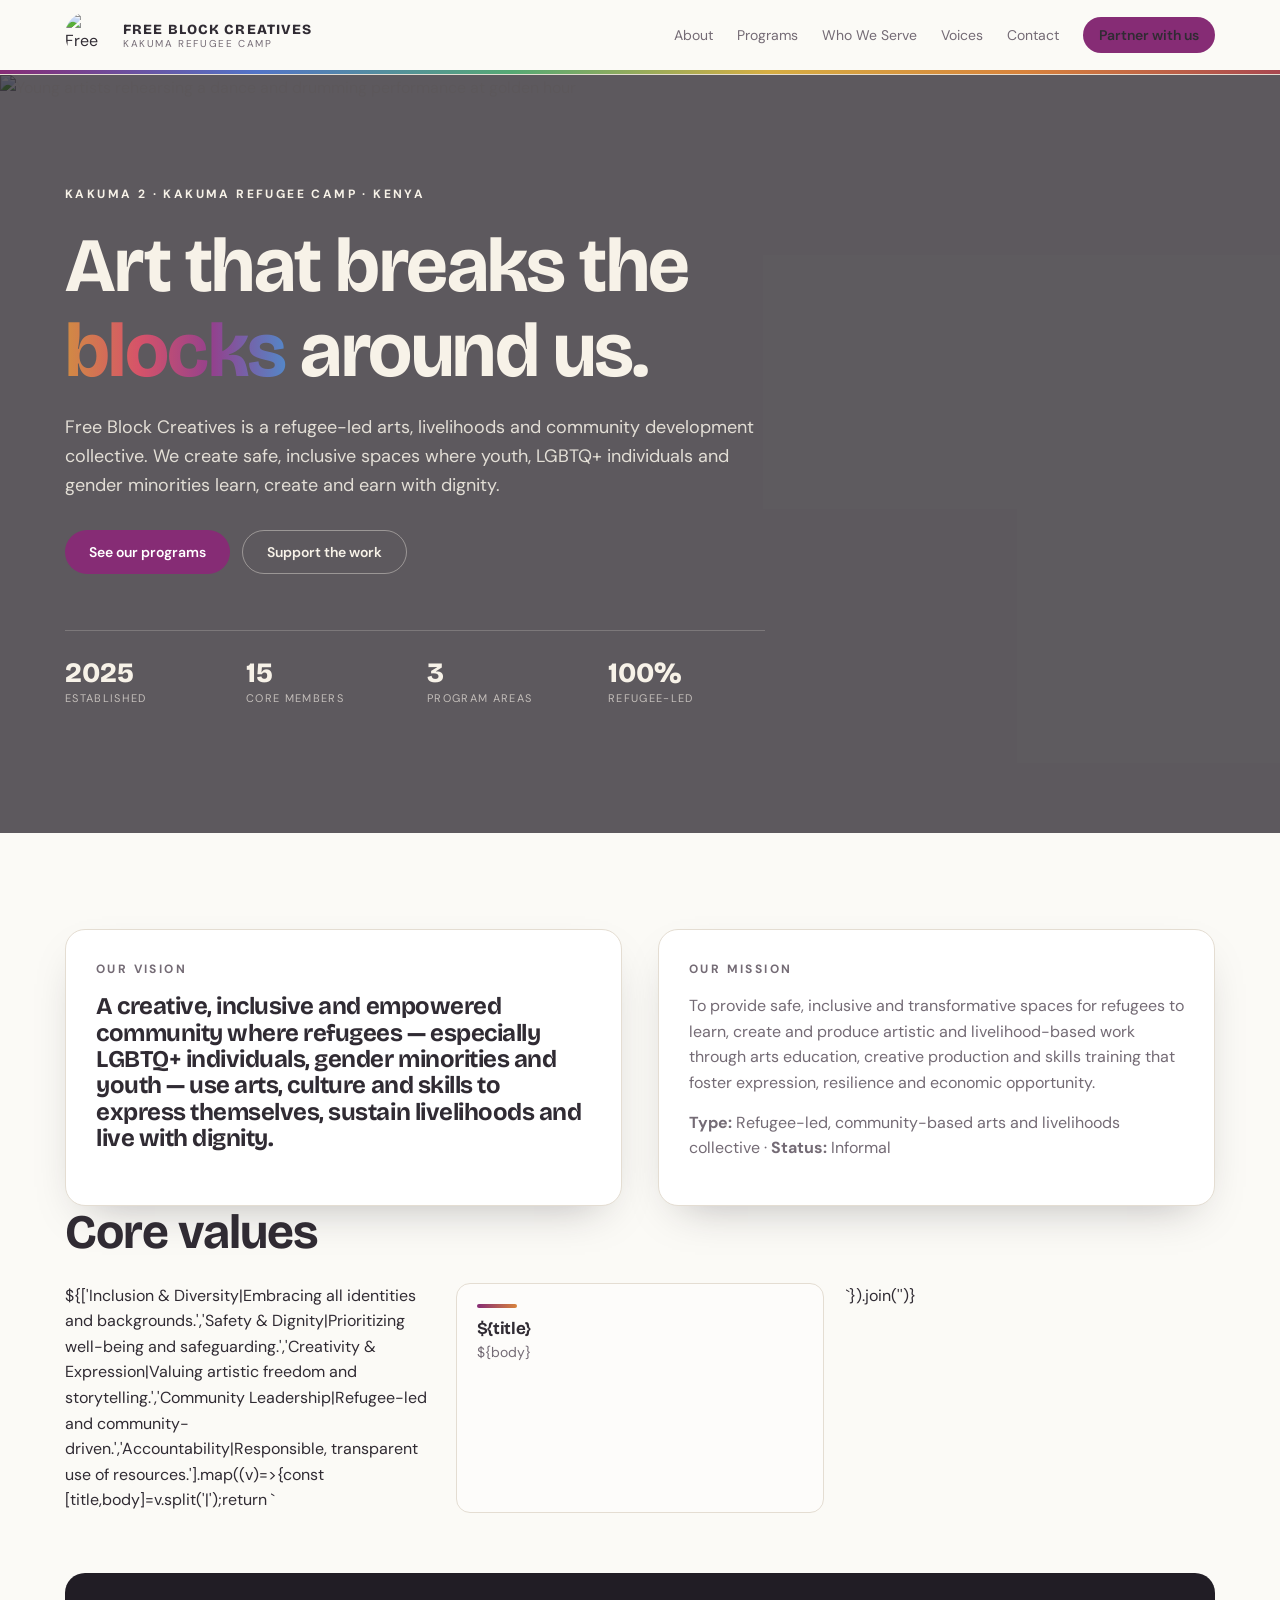
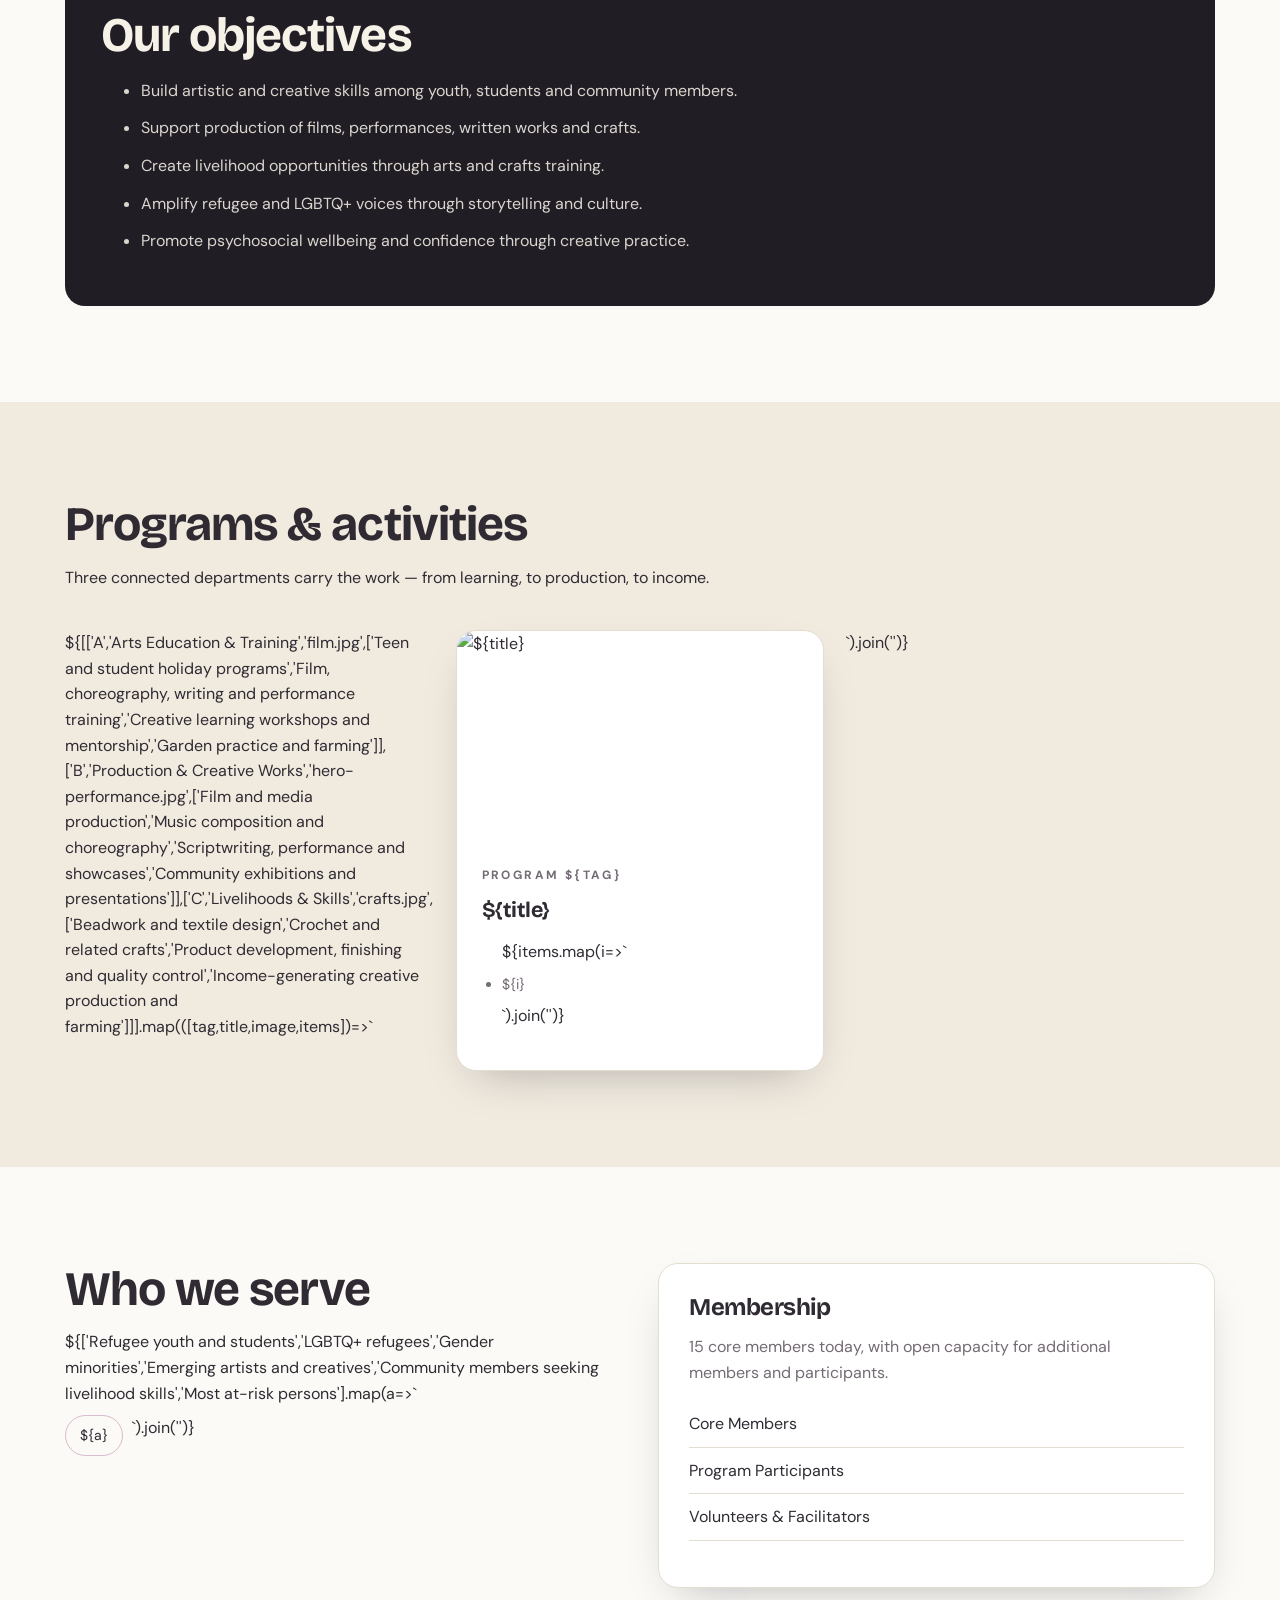
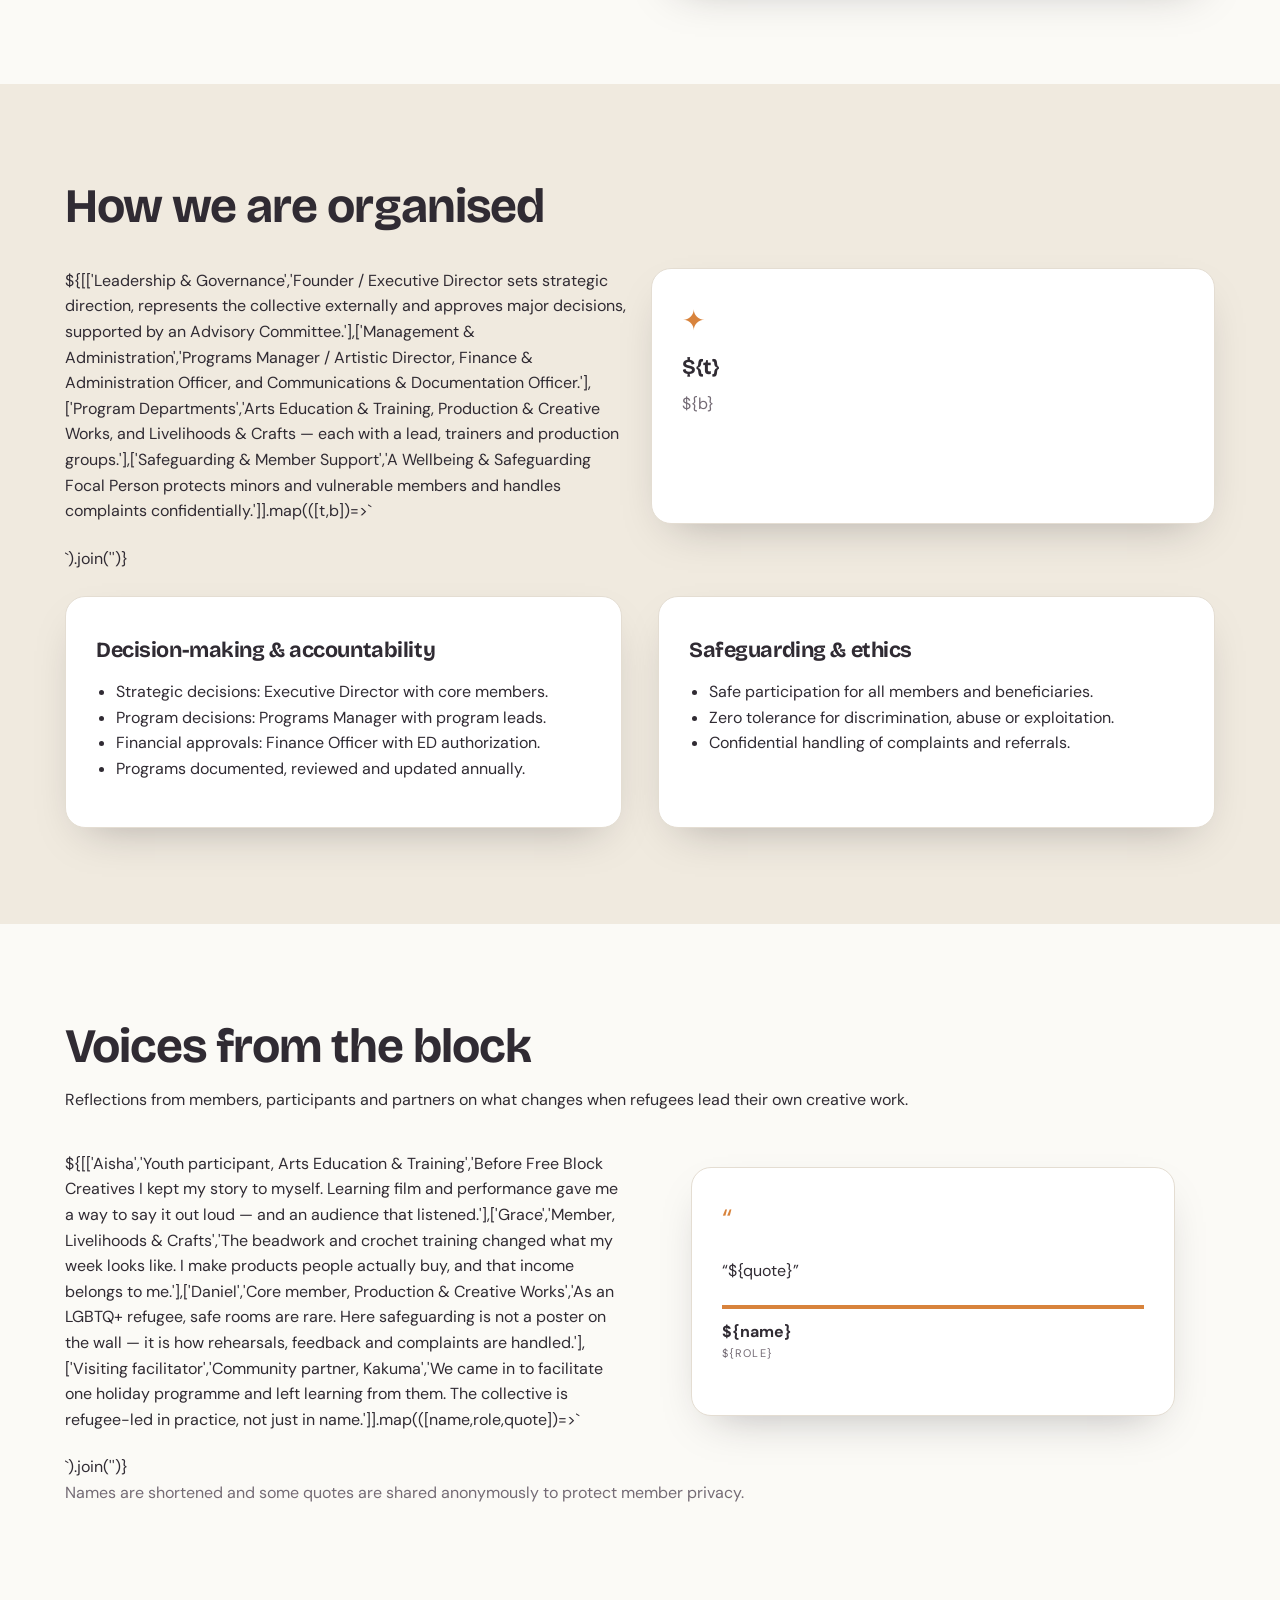
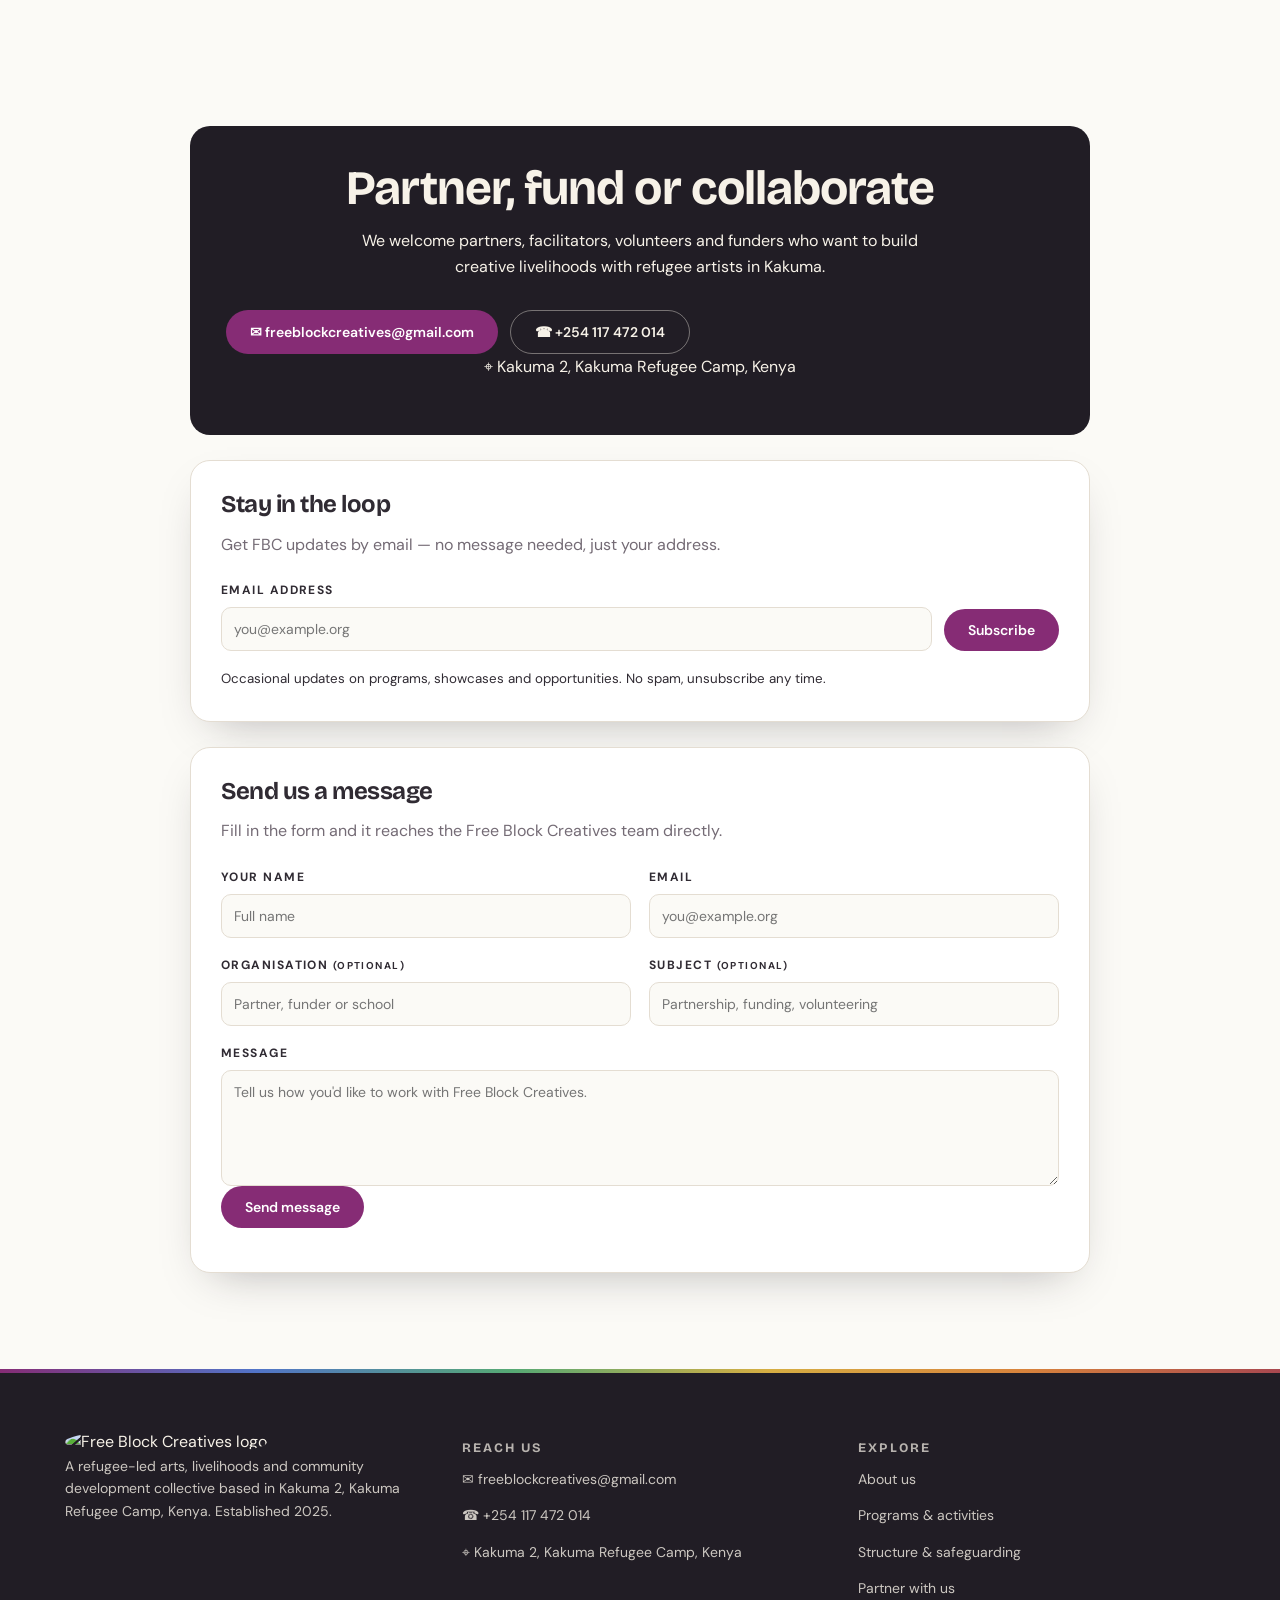
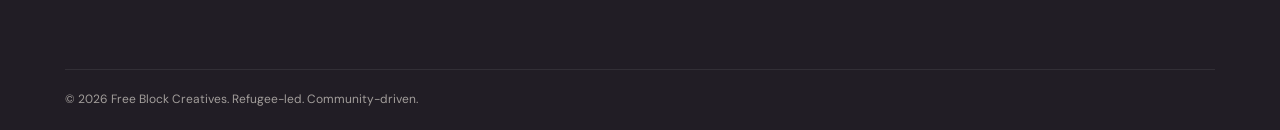
==== index.html @ 80c4ac2e "refactor: switch to static site, remove Lovable dependencies Co-authored-by: DivineJay-254 <21667120" ====
<!doctype html>
<html lang="en">
  <head>
    <meta charset="UTF-8" />
    <meta name="viewport" content="width=device-width, initial-scale=1" />
    <meta name="theme-color" content="#211d25" />
    <meta name="description" content="Free Block Creatives is a refugee-led arts, livelihoods and community development collective in Kakuma Refugee Camp, Kenya." />
    <title>Free Block Creatives | Refugee-Led Arts in Kakuma</title>
    <link rel="icon" href="/favicon.png" />
    <link rel="preconnect" href="https://fonts.googleapis.com" />
    <link rel="preconnect" href="https://fonts.gstatic.com" crossorigin />
    <link href="https://fonts.googleapis.com/css2?family=Bricolage+Grotesque:wght@400;600;700;800&family=DM+Sans:wght@400;500;600;700&display=swap" rel="stylesheet" />
    <link rel="stylesheet" href="/styles.css" />
  </head>
  <body>
    <header class="site-header">
      <div class="container nav-wrap">
        <a class="brand" href="#top"><img src="/favicon.png" alt="Free Block Creatives logo" /><span><strong>Free Block Creatives</strong><small>Kakuma Refugee Camp</small></span></a>
        <button class="menu-toggle" aria-label="Toggle menu" aria-expanded="false">☰</button>
        <nav class="desktop-nav"><a href="#about">About</a><a href="#programs">Programs</a><a href="#who">Who We Serve</a><a href="#voices">Voices</a><a href="#contact">Contact</a><a class="button small" href="#contact">Partner with us</a></nav>
      </div>
      <nav class="mobile-nav"><a href="#about">About</a><a href="#programs">Programs</a><a href="#who">Who We Serve</a><a href="#voices">Voices</a><a href="#contact">Contact</a></nav>
      <div class="spectrum-rule"></div>
    </header>

    <main id="top">
      <section class="hero">
        <img src="/assets/hero-performance.jpg" alt="Young artists rehearsing a dance and drumming performance at golden hour" />
        <div class="hero-overlay"></div>
        <div class="container hero-content"><p class="eyebrow">Kakuma 2 · Kakuma Refugee Camp · Kenya</p><h1>Art that breaks the <span class="spectrum-text">blocks</span> around us.</h1><p class="hero-copy">Free Block Creatives is a refugee-led arts, livelihoods and community development collective. We create safe, inclusive spaces where youth, LGBTQ+ individuals and gender minorities learn, create and earn with dignity.</p><div class="actions"><a class="button" href="#programs">See our programs</a><a class="button outline" href="#contact">Support the work</a></div><dl class="stats"><div><dt>2025</dt><dd>Established</dd></div><div><dt>15</dt><dd>Core members</dd></div><div><dt>3</dt><dd>Program areas</dd></div><div><dt>100%</dt><dd>Refugee-led</dd></div></dl></div>
      </section>

      <section id="about" class="container section"><div class="two-col"><article class="card"><p class="eyebrow accent-text">Our Vision</p><h2>A creative, inclusive and empowered community where refugees — especially LGBTQ+ individuals, gender minorities and youth — use arts, culture and skills to express themselves, sustain livelihoods and live with dignity.</h2></article><article class="card"><p class="eyebrow accent-text">Our Mission</p><p>To provide safe, inclusive and transformative spaces for refugees to learn, create and produce artistic and livelihood-based work through arts education, creative production and skills training that foster expression, resilience and economic opportunity.</p><p class="meta"><b>Type:</b> Refugee-led, community-based arts and livelihoods collective · <b>Status:</b> Informal</p></article></div><h2 class="section-title">Core values</h2><div class="value-grid">${['Inclusion & Diversity|Embracing all identities and backgrounds.','Safety & Dignity|Prioritizing well-being and safeguarding.','Creativity & Expression|Valuing artistic freedom and storytelling.','Community Leadership|Refugee-led and community-driven.','Accountability|Responsible, transparent use of resources.'].map((v)=>{const [title,body]=v.split('|');return `<article class="value"><i></i><h3>${title}</h3><p>${body}</p></article>`}).join('')}</div><div class="ink-panel"><h2>Our objectives</h2><ul><li>Build artistic and creative skills among youth, students and community members.</li><li>Support production of films, performances, written works and crafts.</li><li>Create livelihood opportunities through arts and crafts training.</li><li>Amplify refugee and LGBTQ+ voices through storytelling and culture.</li><li>Promote psychosocial wellbeing and confidence through creative practice.</li></ul></div></section>

      <section id="programs" class="section muted"><div class="container"><h2 class="section-title">Programs &amp; activities</h2><p>Three connected departments carry the work — from learning, to production, to income.</p><div class="program-grid">${[['A','Arts Education & Training','film.jpg',['Teen and student holiday programs','Film, choreography, writing and performance training','Creative learning workshops and mentorship','Garden practice and farming']],['B','Production & Creative Works','hero-performance.jpg',['Film and media production','Music composition and choreography','Scriptwriting, performance and showcases','Community exhibitions and presentations']],['C','Livelihoods & Skills','crafts.jpg',['Beadwork and textile design','Crochet and related crafts','Product development, finishing and quality control','Income-generating creative production and farming']]].map(([tag,title,image,items])=>`<article class="program card"><img src="/assets/${image}" alt="${title}" /><div><p class="eyebrow accent-text">Program ${tag}</p><h3>${title}</h3><ul>${items.map(i=>`<li>${i}</li>`).join('')}</ul></div></article>`).join('')}</div></div></section>

      <section id="who" class="container section"><div class="two-col"><div><h2 class="section-title">Who we serve</h2><div class="pills">${['Refugee youth and students','LGBTQ+ refugees','Gender minorities','Emerging artists and creatives','Community members seeking livelihood skills','Most at-risk persons'].map(a=>`<span>${a}</span>`).join('')}</div></div><article class="card"><h2>Membership</h2><p>15 core members today, with open capacity for additional members and participants.</p><ul class="lined-list"><li>Core Members</li><li>Program Participants</li><li>Volunteers &amp; Facilitators</li></ul></article></div></section>

      <section id="structure" class="section muted"><div class="container"><h2 class="section-title">How we are organised</h2><div class="department-grid">${[['Leadership & Governance','Founder / Executive Director sets strategic direction, represents the collective externally and approves major decisions, supported by an Advisory Committee.'],['Management & Administration','Programs Manager / Artistic Director, Finance & Administration Officer, and Communications & Documentation Officer.'],['Program Departments','Arts Education & Training, Production & Creative Works, and Livelihoods & Crafts — each with a lead, trainers and production groups.'],['Safeguarding & Member Support','A Wellbeing & Safeguarding Focal Person protects minors and vulnerable members and handles complaints confidentially.']].map(([t,b])=>`<article class="card"><span class="feature-mark">✦</span><h3>${t}</h3><p>${b}</p></article>`).join('')}</div><div class="two-col lower"><article class="card"><h3>Decision-making &amp; accountability</h3><ul><li>Strategic decisions: Executive Director with core members.</li><li>Program decisions: Programs Manager with program leads.</li><li>Financial approvals: Finance Officer with ED authorization.</li><li>Programs documented, reviewed and updated annually.</li></ul></article><article class="card"><h3>Safeguarding &amp; ethics</h3><ul><li>Safe participation for all members and beneficiaries.</li><li>Zero tolerance for discrimination, abuse or exploitation.</li><li>Confidential handling of complaints and referrals.</li></ul></article></div></div></section>

      <section id="voices" class="section"><div class="container"><h2 class="section-title">Voices from the block</h2><p>Reflections from members, participants and partners on what changes when refugees lead their own creative work.</p><div class="quote-grid">${[['Aisha','Youth participant, Arts Education & Training','Before Free Block Creatives I kept my story to myself. Learning film and performance gave me a way to say it out loud — and an audience that listened.'],['Grace','Member, Livelihoods & Crafts','The beadwork and crochet training changed what my week looks like. I make products people actually buy, and that income belongs to me.'],['Daniel','Core member, Production & Creative Works','As an LGBTQ+ refugee, safe rooms are rare. Here safeguarding is not a poster on the wall — it is how rehearsals, feedback and complaints are handled.'],['Visiting facilitator','Community partner, Kakuma','We came in to facilitate one holiday programme and left learning from them. The collective is refugee-led in practice, not just in name.']].map(([name,role,quote])=>`<figure class="card quote"><span class="quote-mark">“</span><blockquote>“${quote}”</blockquote><figcaption><b>${name}</b><small>${role}</small></figcaption></figure>`).join('')}</div><p class="meta">Names are shortened and some quotes are shared anonymously to protect member privacy.</p></div></section>

      <section id="contact" class="section contact-section"><div class="container narrow"><div class="ink-panel centered"><h2>Partner, fund or collaborate</h2><p>We welcome partners, facilitators, volunteers and funders who want to build creative livelihoods with refugee artists in Kakuma.</p><div class="actions centered"><a class="button" href="mailto:freeblockcreatives@gmail.com">✉ freeblockcreatives@gmail.com</a><a class="button outline" href="tel:+254117472014">☎ +254 117 472 014</a></div><p>⌖ Kakuma 2, Kakuma Refugee Camp, Kenya</p></div><article class="card form-card"><h2>Stay in the loop</h2><p>Get FBC updates by email — no message needed, just your address.</p><form id="newsletter-form"><label for="nl-email">Email address</label><div class="inline-form"><input id="nl-email" type="email" placeholder="you@example.org" required maxlength="255" /><button class="button" type="submit">Subscribe</button></div><p class="form-message" aria-live="polite"></p><small>Occasional updates on programs, showcases and opportunities. No spam, unsubscribe any time.</small></form></article><article class="card form-card"><h2>Send us a message</h2><p>Fill in the form and it reaches the Free Block Creatives team directly.</p><form id="contact-form"><div class="form-grid"><label>Your name<input name="name" required maxlength="100" placeholder="Full name" /></label><label>Email<input name="email" type="email" required maxlength="255" placeholder="you@example.org" /></label><label>Organisation <small>(optional)</small><input name="organisation" maxlength="120" placeholder="Partner, funder or school" /></label><label>Subject <small>(optional)</small><input name="subject" maxlength="150" placeholder="Partnership, funding, volunteering" /></label></div><label>Message<textarea name="message" required minlength="10" maxlength="2000" rows="5" placeholder="Tell us how you'd like to work with Free Block Creatives."></textarea></label><button class="button" type="submit">Send message</button><p class="form-message" aria-live="polite"></p></form></article></div></section>
    </main>

    <footer><div class="spectrum-rule"></div><div class="container footer-grid"><div><img class="footer-logo" src="/favicon.png" alt="Free Block Creatives logo" /><p>A refugee-led arts, livelihoods and community development collective based in Kakuma 2, Kakuma Refugee Camp, Kenya. Established 2025.</p></div><div><h3>Reach us</h3><p><a href="mailto:freeblockcreatives@gmail.com">✉ freeblockcreatives@gmail.com</a></p><p><a href="tel:+254117472014">☎ +254 117 472 014</a></p><p>⌖ Kakuma 2, Kakuma Refugee Camp, Kenya</p></div><div><h3>Explore</h3><p><a href="#about">About us</a></p><p><a href="#programs">Programs &amp; activities</a></p><p><a href="#structure">Structure &amp; safeguarding</a></p><p><a href="#contact">Partner with us</a></p></div></div><div class="container copyright">© <span id="year"></span> Free Block Creatives. Refugee-led. Community-driven.</div></footer>
    <script type="module" src="/script.js"></script>
  </body>
</html>
---- styles.css ----
:root{--ink:#211d25;--sand:#f7f2e8;--plum:#862c75;--ember:#d8833c;--bg:#fbfaf6;--card:#fff;--muted:#f0eadf;--text:#302b33;--line:#e4ddd2;--shadow:0 18px 44px -22px #211d2559}*{box-sizing:border-box}html{scroll-behavior:smooth;background:var(--bg)}body{margin:0;background:var(--bg);color:var(--text);font:16px/1.6 'DM Sans',sans-serif}h1,h2,h3{font-family:'Bricolage Grotesque',sans-serif;line-height:1.1;letter-spacing:-.02em}h1{font-size:clamp(2.7rem,6vw,5rem);max-width:800px;margin:20px 0}h2{font-size:clamp(1.9rem,4vw,3rem);margin:0 0 14px}h3{font-size:1.35rem;margin:12px 0}p{margin:0 0 14px}.container{width:min(1150px,calc(100% - 40px));margin:auto}.narrow{max-width:900px}.site-header{position:sticky;top:0;z-index:5;background:#fbfaf6eF;backdrop-filter:blur(14px);border-bottom:1px solid var(--line)}.nav-wrap{display:flex;align-items:center;justify-content:space-between;padding:12px 0}.brand{display:flex;align-items:center;gap:12px;color:var(--text);text-decoration:none}.brand img,.footer-logo{width:46px;height:46px;object-fit:cover;border-radius:50%}.brand strong,.brand small{display:block;text-transform:uppercase;letter-spacing:.08em;line-height:1.15}.brand strong{font:800 14px 'Bricolage Grotesque'}.brand small{font-size:10px;letter-spacing:.16em;color:#746b75}.desktop-nav{display:flex;align-items:center;gap:24px}.desktop-nav a,.mobile-nav a,footer a{color:inherit;text-decoration:none}.desktop-nav>a:not(.button){font-size:14px;color:#746b75}.menu-toggle{display:none;background:none;border:1px solid var(--line);font-size:20px;padding:6px 10px;border-radius:7px}.mobile-nav{display:none;padding:0 20px 14px}.mobile-nav a{display:block;padding:10px 0;border-bottom:1px solid var(--line)}.spectrum-rule{height:4px;background:linear-gradient(90deg,#862c75,#5274c8,#56a974,#d6ae43,#d8833c,#a94850)}.hero{position:relative;min-height:680px;color:var(--sand);display:flex;align-items:center;overflow:hidden}.hero>img{position:absolute;inset:0;width:100%;height:100%;object-fit:cover}.hero-overlay{position:absolute;inset:0;background:#211d25b8}.hero-content{position:relative;padding:110px 0}.eyebrow{font-size:12px;font-weight:700;letter-spacing:.2em;text-transform:uppercase}.accent-text{color:var(--plum)}.spectrum-text{background:linear-gradient(90deg,#d18b43,#d65369,#93418d,#5487c8);background-clip:text;color:transparent}.hero-copy{max-width:700px;color:#f7f2e8dd;font-size:18px}.actions{display:flex;flex-wrap:wrap;gap:12px;margin-top:30px}.button{display:inline-flex;align-items:center;justify-content:center;border:0;border-radius:999px;background:var(--plum);color:#fff;text-decoration:none;padding:12px 24px;font:600 14px 'DM Sans';cursor:pointer}.button:hover{opacity:.88}.button.outline{background:transparent;border:1px solid #f7f2e866;color:inherit}.button.small{padding:9px 16px}.stats{display:grid;grid-template-columns:repeat(4,1fr);max-width:700px;gap:24px;border-top:1px solid #f7f2e833;margin-top:56px;padding-top:25px}.stats dt{font:800 28px 'Bricolage Grotesque'}.stats dd{margin:0;text-transform:uppercase;letter-spacing:.12em;font-size:11px;color:#f7f2e8aa}.section{padding:96px 0}.muted{background:var(--muted)}.two-col{display:grid;grid-template-columns:repeat(2,1fr);gap:36px}.card{background:var(--card);border:1px solid var(--line);border-radius:20px;padding:30px;box-shadow:var(--shadow)}.card h2{font-size:24px}.card p,.meta{color:#746b75}.section-title{margin-top:0}.value-grid,.program-grid,.department-grid,.quote-grid{display:grid;gap:22px}.value-grid{grid-template-columns:repeat(3,1fr);margin-top:24px}.value{border:1px solid var(--line);border-radius:14px;padding:20px;background:#fff8}.value i{display:block;width:40px;height:4px;border-radius:4px;background:linear-gradient(90deg,#862c75,#d8833c)}.value h3{font-size:17px;margin-bottom:3px}.value p{font-size:14px;color:#746b75}.ink-panel{background:var(--ink);color:var(--sand);border-radius:20px;padding:36px;margin-top:60px}.ink-panel li{margin:12px 0;color:#f7f2e8dd}.program-grid{grid-template-columns:repeat(3,1fr);margin-top:40px}.program{padding:0;overflow:hidden}.program img{display:block;width:100%;height:210px;object-fit:cover}.program>div{padding:25px}.program ul,.card ul{padding-left:20px}.program li{font-size:14px;color:#746b75;margin:8px 0}.pills{display:flex;flex-wrap:wrap;gap:9px}.pills span{border:1px solid #862c754d;border-radius:999px;padding:8px 14px;font-size:14px}.lined-list{list-style:none;padding:0!important}.lined-list li{border-bottom:1px solid var(--line);padding:10px 0}.department-grid{grid-template-columns:repeat(2,1fr);margin-top:35px}.feature-mark,.quote-mark{color:var(--ember);font-size:28px}.lower{margin-top:25px}.quote-grid{grid-template-columns:repeat(2,1fr);margin-top:38px}.quote blockquote{margin:15px 0 22px}.quote figcaption{display:flex;flex-direction:column;border-top:4px solid var(--ember);padding-top:10px}.quote figcaption small{color:#746b75;text-transform:uppercase;letter-spacing:.1em;font-size:11px}.contact-section{padding-top:50px}.centered{text-align:center}.centered p{max-width:600px;margin:0 auto 20px}.form-card{margin-top:25px}.form-card form{text-align:left;margin-top:24px}.form-card label{display:block;font-size:12px;font-weight:700;letter-spacing:.12em;text-transform:uppercase}.form-card input,.form-card textarea{display:block;width:100%;margin-top:7px;border:1px solid var(--line);border-radius:10px;background:var(--bg);padding:12px;font:14px 'DM Sans';color:var(--text)}.inline-form{display:flex;gap:12px;align-items:end}.inline-form input{flex:1}.form-grid{display:grid;grid-template-columns:1fr 1fr;gap:18px;margin-bottom:18px}.form-message{color:var(--plum);font-size:13px;margin-top:10px}footer{background:var(--ink);color:var(--sand);padding-bottom:0}.footer-grid{display:grid;grid-template-columns:repeat(3,1fr);gap:40px;padding:56px 0}.footer-grid p{opacity:.8;font-size:14px}.footer-grid h3{font-size:13px;text-transform:uppercase;letter-spacing:.16em;opacity:.7}.copyright{border-top:1px solid #fff2;padding:20px 0;font-size:12px;opacity:.6}@media(max-width:800px){.desktop-nav{display:none}.menu-toggle{display:block}.mobile-nav.open{display:block}.hero{min-height:650px}.stats{grid-template-columns:repeat(2,1fr)}.two-col,.program-grid,.department-grid,.quote-grid,.footer-grid{grid-template-columns:1fr}.value-grid{grid-template-columns:1fr 1fr}.section{padding:70px 0}}@media(max-width:520px){.container{width:min(100% - 28px,1150px)}.hero-content{padding:80px 0}.hero-copy{font-size:16px}.value-grid,.form-grid{grid-template-columns:1fr}.inline-form{align-items:stretch;flex-direction:column}.actions .button{width:100%}.ink-panel{padding:25px 22px}}
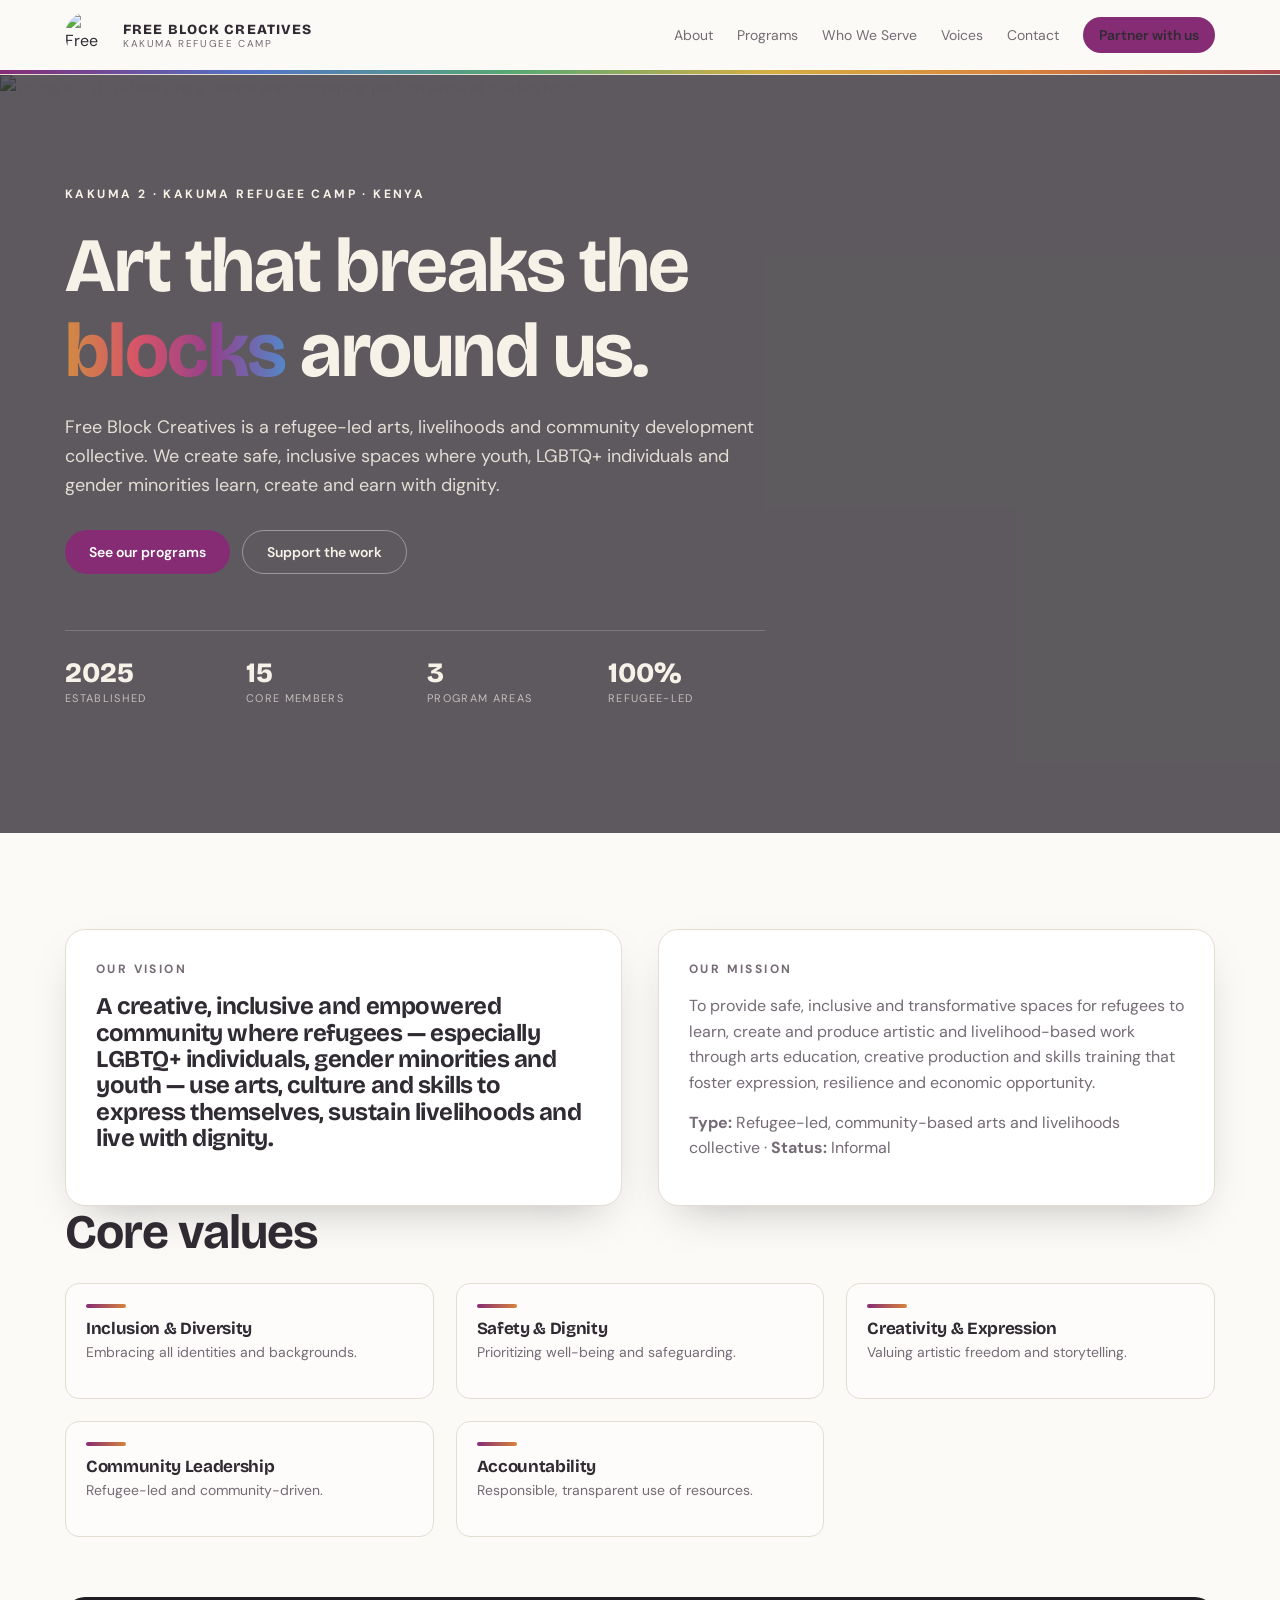
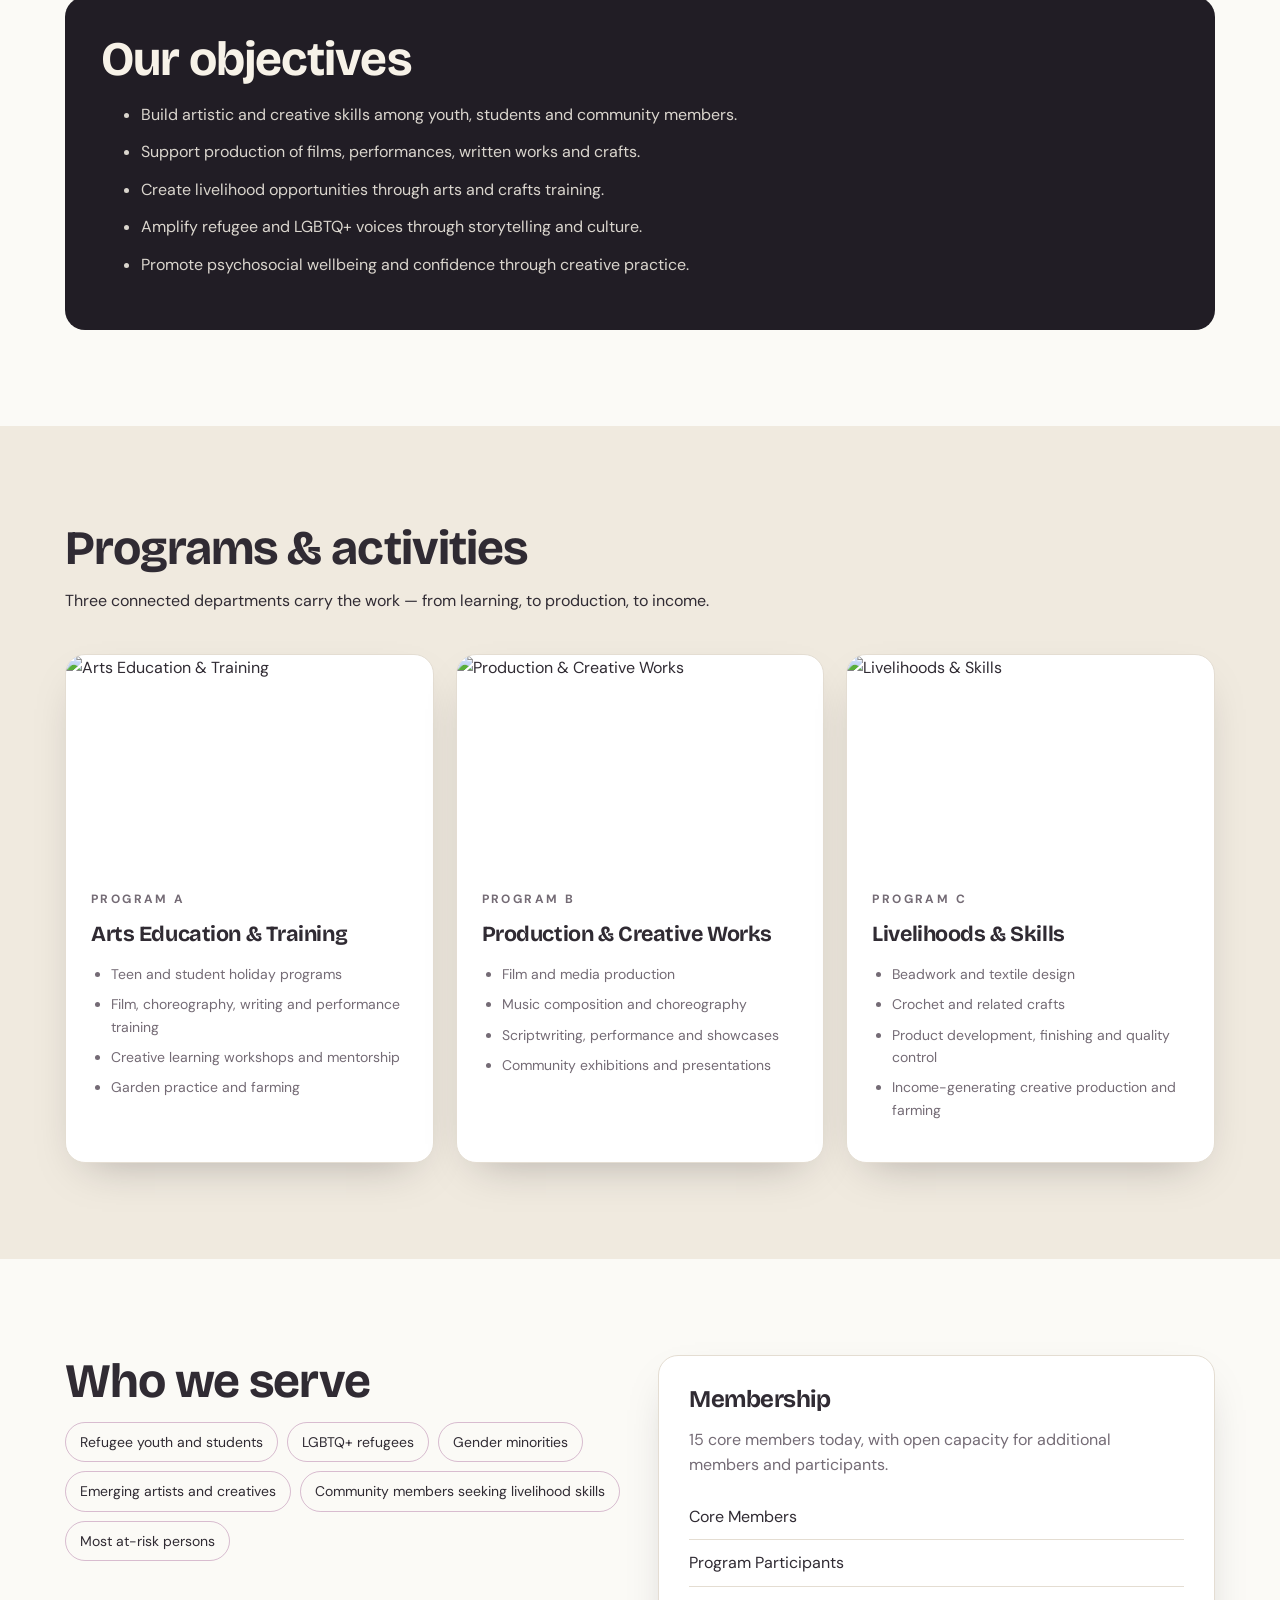
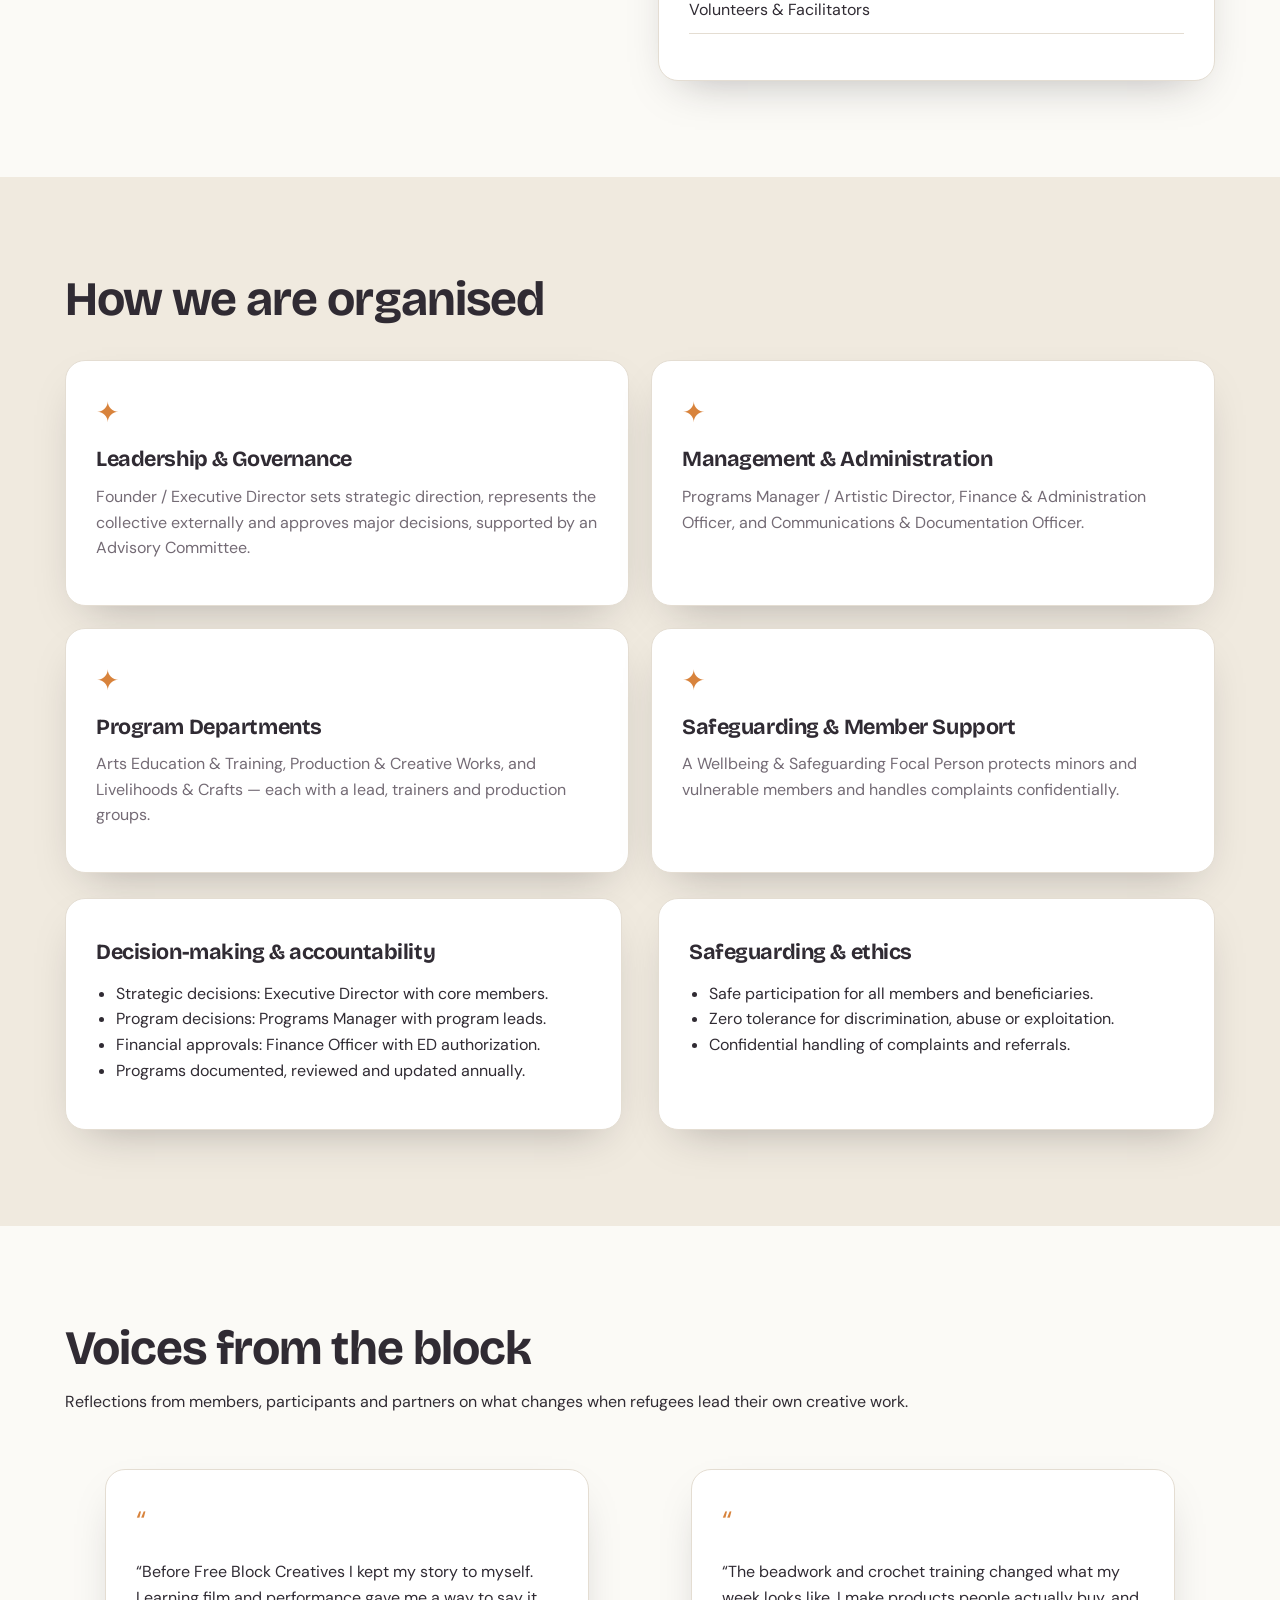
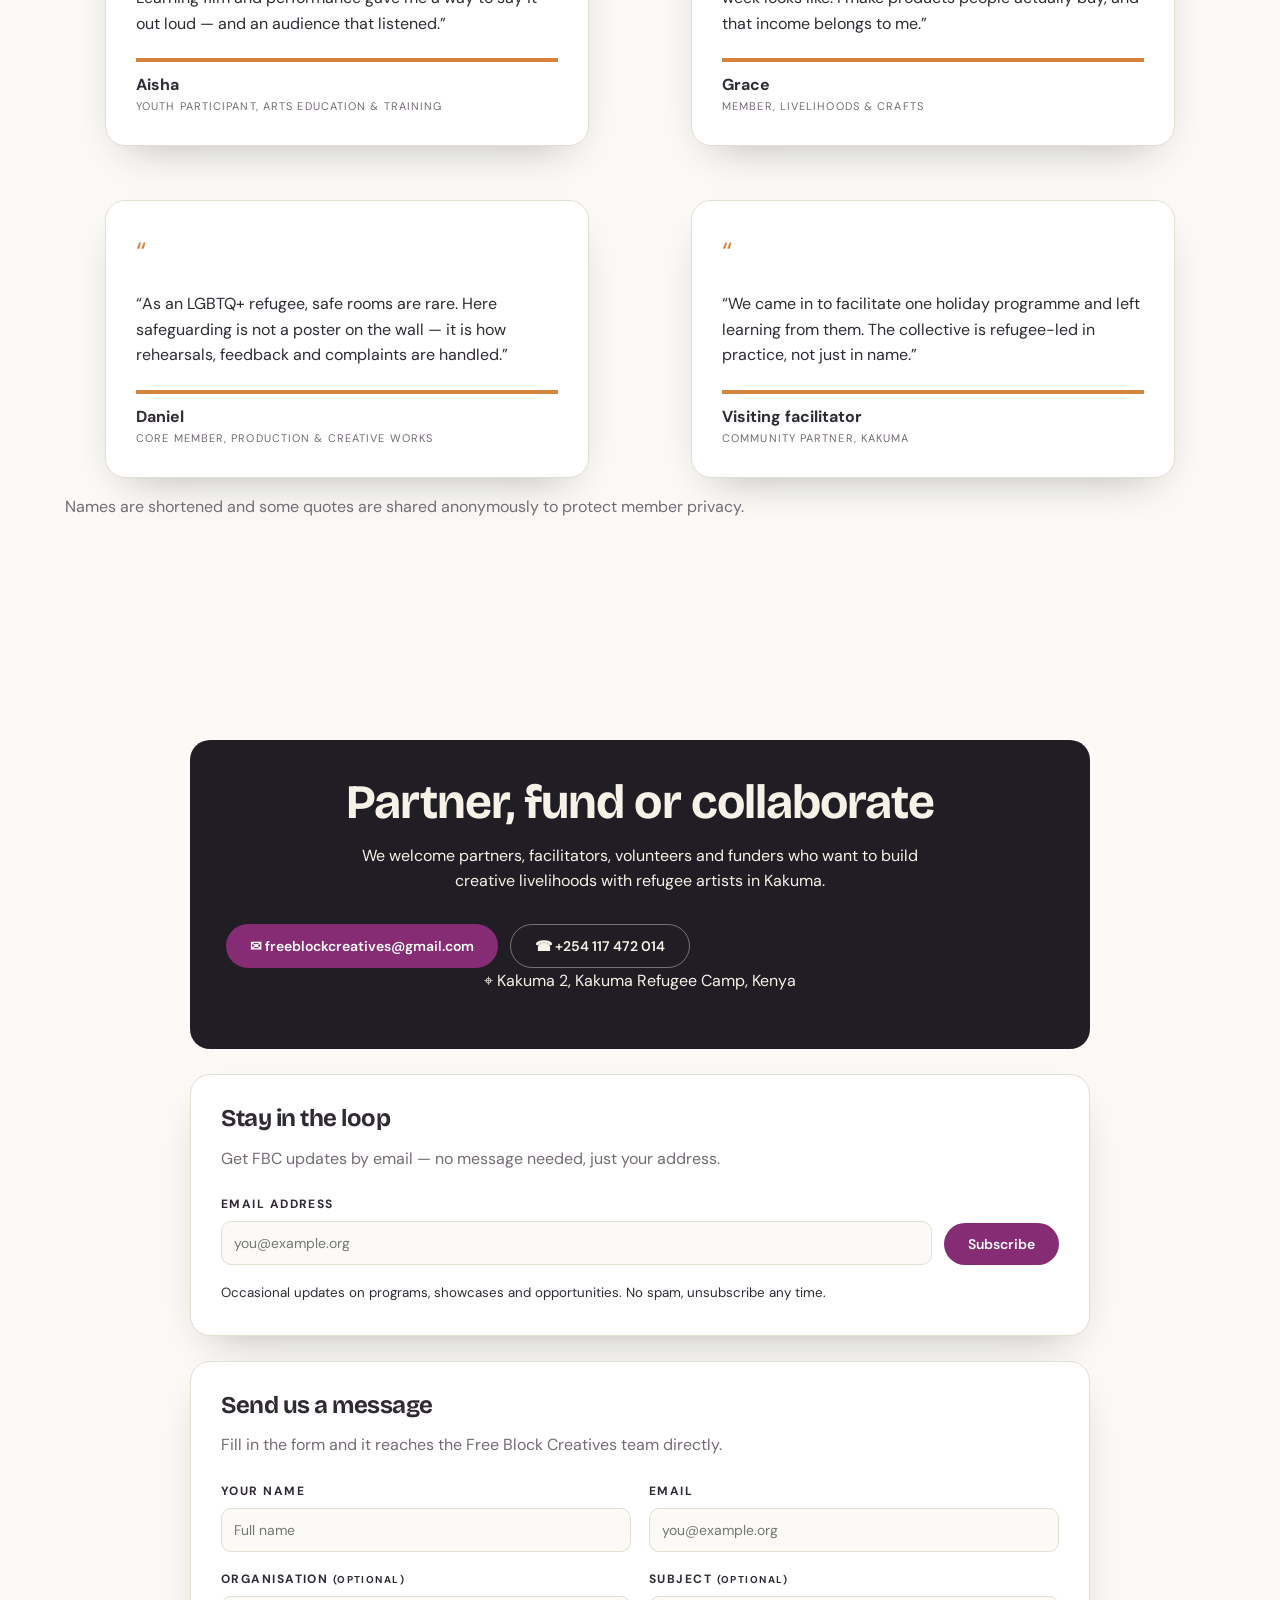
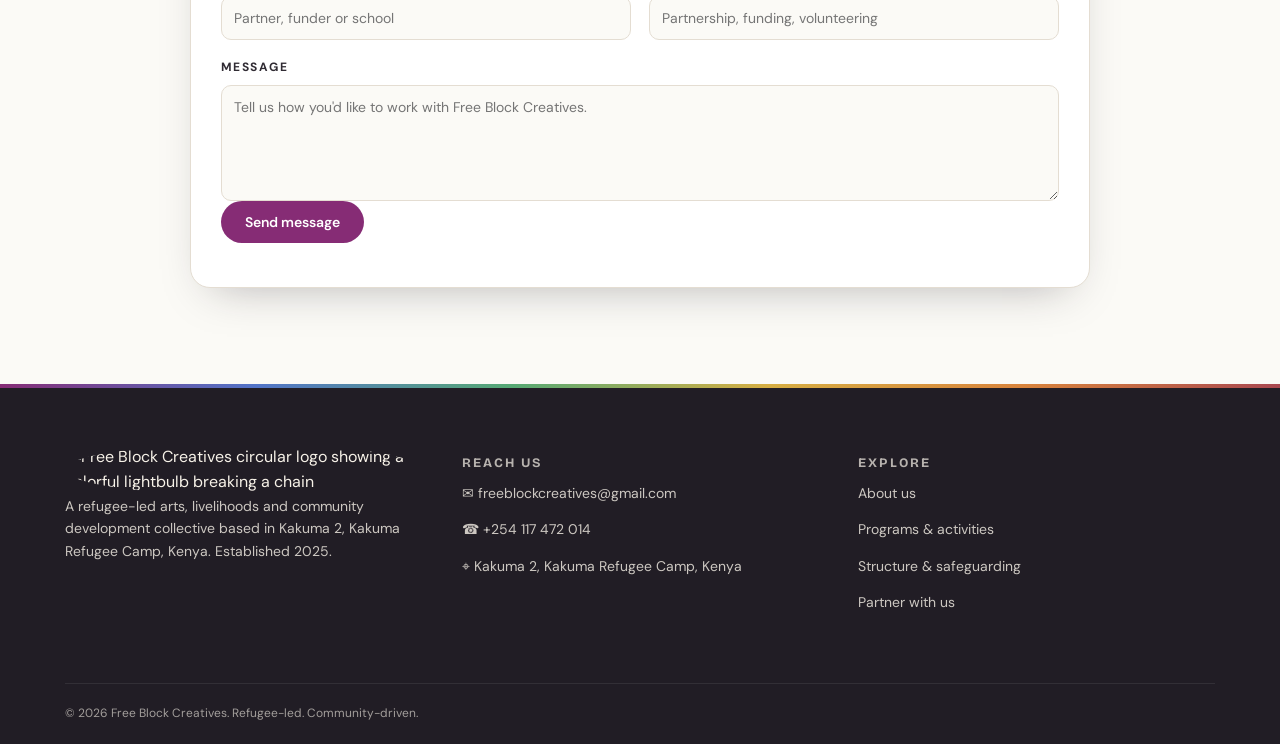
==== commit 4eab07dc: "feat: update site icon and logo to new image Co-authored-by: DivineJay-254 <216671205+DivineJay-254@" ====
--- a/index.html
+++ b/index.html
@@ -6,7 +6,7 @@
     <meta name="theme-color" content="#211d25" />
     <meta name="description" content="Free Block Creatives is a refugee-led arts, livelihoods and community development collective in Kakuma Refugee Camp, Kenya." />
     <title>Free Block Creatives | Refugee-Led Arts in Kakuma</title>
-    <link rel="icon" href="/favicon.png" />
+    <link rel="icon" href="https://hebbkx1anhila5yf.public.blob.vercel-storage.com/IMG-20260813-WA0002%281%29-1dgH6Rnn5gk5oVSHZj8yTUGxB7P0gV.jpg" />
     <link rel="preconnect" href="https://fonts.googleapis.com" />
     <link rel="preconnect" href="https://fonts.gstatic.com" crossorigin />
     <link href="https://fonts.googleapis.com/css2?family=Bricolage+Grotesque:wght@400;600;700;800&family=DM+Sans:wght@400;500;600;700&display=swap" rel="stylesheet" />
@@ -15,7 +15,7 @@
   <body>
     <header class="site-header">
       <div class="container nav-wrap">
-        <a class="brand" href="#top"><img src="/favicon.png" alt="Free Block Creatives logo" /><span><strong>Free Block Creatives</strong><small>Kakuma Refugee Camp</small></span></a>
+        <a class="brand" href="#top"><img src="https://hebbkx1anhila5yf.public.blob.vercel-storage.com/IMG-20260813-WA0002%281%29-1dgH6Rnn5gk5oVSHZj8yTUGxB7P0gV.jpg" alt="Free Block Creatives circular logo showing a colorful lightbulb breaking a chain" /><span><strong>Free Block Creatives</strong><small>Kakuma Refugee Camp</small></span></a>
         <button class="menu-toggle" aria-label="Toggle menu" aria-expanded="false">☰</button>
         <nav class="desktop-nav"><a href="#about">About</a><a href="#programs">Programs</a><a href="#who">Who We Serve</a><a href="#voices">Voices</a><a href="#contact">Contact</a><a class="button small" href="#contact">Partner with us</a></nav>
       </div>
@@ -43,7 +43,7 @@
       <section id="contact" class="section contact-section"><div class="container narrow"><div class="ink-panel centered"><h2>Partner, fund or collaborate</h2><p>We welcome partners, facilitators, volunteers and funders who want to build creative livelihoods with refugee artists in Kakuma.</p><div class="actions centered"><a class="button" href="mailto:freeblockcreatives@gmail.com">✉ freeblockcreatives@gmail.com</a><a class="button outline" href="tel:+254117472014">☎ +254 117 472 014</a></div><p>⌖ Kakuma 2, Kakuma Refugee Camp, Kenya</p></div><article class="card form-card"><h2>Stay in the loop</h2><p>Get FBC updates by email — no message needed, just your address.</p><form id="newsletter-form"><label for="nl-email">Email address</label><div class="inline-form"><input id="nl-email" type="email" placeholder="you@example.org" required maxlength="255" /><button class="button" type="submit">Subscribe</button></div><p class="form-message" aria-live="polite"></p><small>Occasional updates on programs, showcases and opportunities. No spam, unsubscribe any time.</small></form></article><article class="card form-card"><h2>Send us a message</h2><p>Fill in the form and it reaches the Free Block Creatives team directly.</p><form id="contact-form"><div class="form-grid"><label>Your name<input name="name" required maxlength="100" placeholder="Full name" /></label><label>Email<input name="email" type="email" required maxlength="255" placeholder="you@example.org" /></label><label>Organisation <small>(optional)</small><input name="organisation" maxlength="120" placeholder="Partner, funder or school" /></label><label>Subject <small>(optional)</small><input name="subject" maxlength="150" placeholder="Partnership, funding, volunteering" /></label></div><label>Message<textarea name="message" required minlength="10" maxlength="2000" rows="5" placeholder="Tell us how you'd like to work with Free Block Creatives."></textarea></label><button class="button" type="submit">Send message</button><p class="form-message" aria-live="polite"></p></form></article></div></section>
     </main>
 
-    <footer><div class="spectrum-rule"></div><div class="container footer-grid"><div><img class="footer-logo" src="/favicon.png" alt="Free Block Creatives logo" /><p>A refugee-led arts, livelihoods and community development collective based in Kakuma 2, Kakuma Refugee Camp, Kenya. Established 2025.</p></div><div><h3>Reach us</h3><p><a href="mailto:freeblockcreatives@gmail.com">✉ freeblockcreatives@gmail.com</a></p><p><a href="tel:+254117472014">☎ +254 117 472 014</a></p><p>⌖ Kakuma 2, Kakuma Refugee Camp, Kenya</p></div><div><h3>Explore</h3><p><a href="#about">About us</a></p><p><a href="#programs">Programs &amp; activities</a></p><p><a href="#structure">Structure &amp; safeguarding</a></p><p><a href="#contact">Partner with us</a></p></div></div><div class="container copyright">© <span id="year"></span> Free Block Creatives. Refugee-led. Community-driven.</div></footer>
+    <footer><div class="spectrum-rule"></div><div class="container footer-grid"><div><img class="footer-logo" src="https://hebbkx1anhila5yf.public.blob.vercel-storage.com/IMG-20260813-WA0002%281%29-1dgH6Rnn5gk5oVSHZj8yTUGxB7P0gV.jpg" alt="Free Block Creatives circular logo showing a colorful lightbulb breaking a chain" /><p>A refugee-led arts, livelihoods and community development collective based in Kakuma 2, Kakuma Refugee Camp, Kenya. Established 2025.</p></div><div><h3>Reach us</h3><p><a href="mailto:freeblockcreatives@gmail.com">✉ freeblockcreatives@gmail.com</a></p><p><a href="tel:+254117472014">☎ +254 117 472 014</a></p><p>⌖ Kakuma 2, Kakuma Refugee Camp, Kenya</p></div><div><h3>Explore</h3><p><a href="#about">About us</a></p><p><a href="#programs">Programs &amp; activities</a></p><p><a href="#structure">Structure &amp; safeguarding</a></p><p><a href="#contact">Partner with us</a></p></div></div><div class="container copyright">© <span id="year"></span> Free Block Creatives. Refugee-led. Community-driven.</div></footer>
     <script type="module" src="/script.js"></script>
   </body>
 </html>
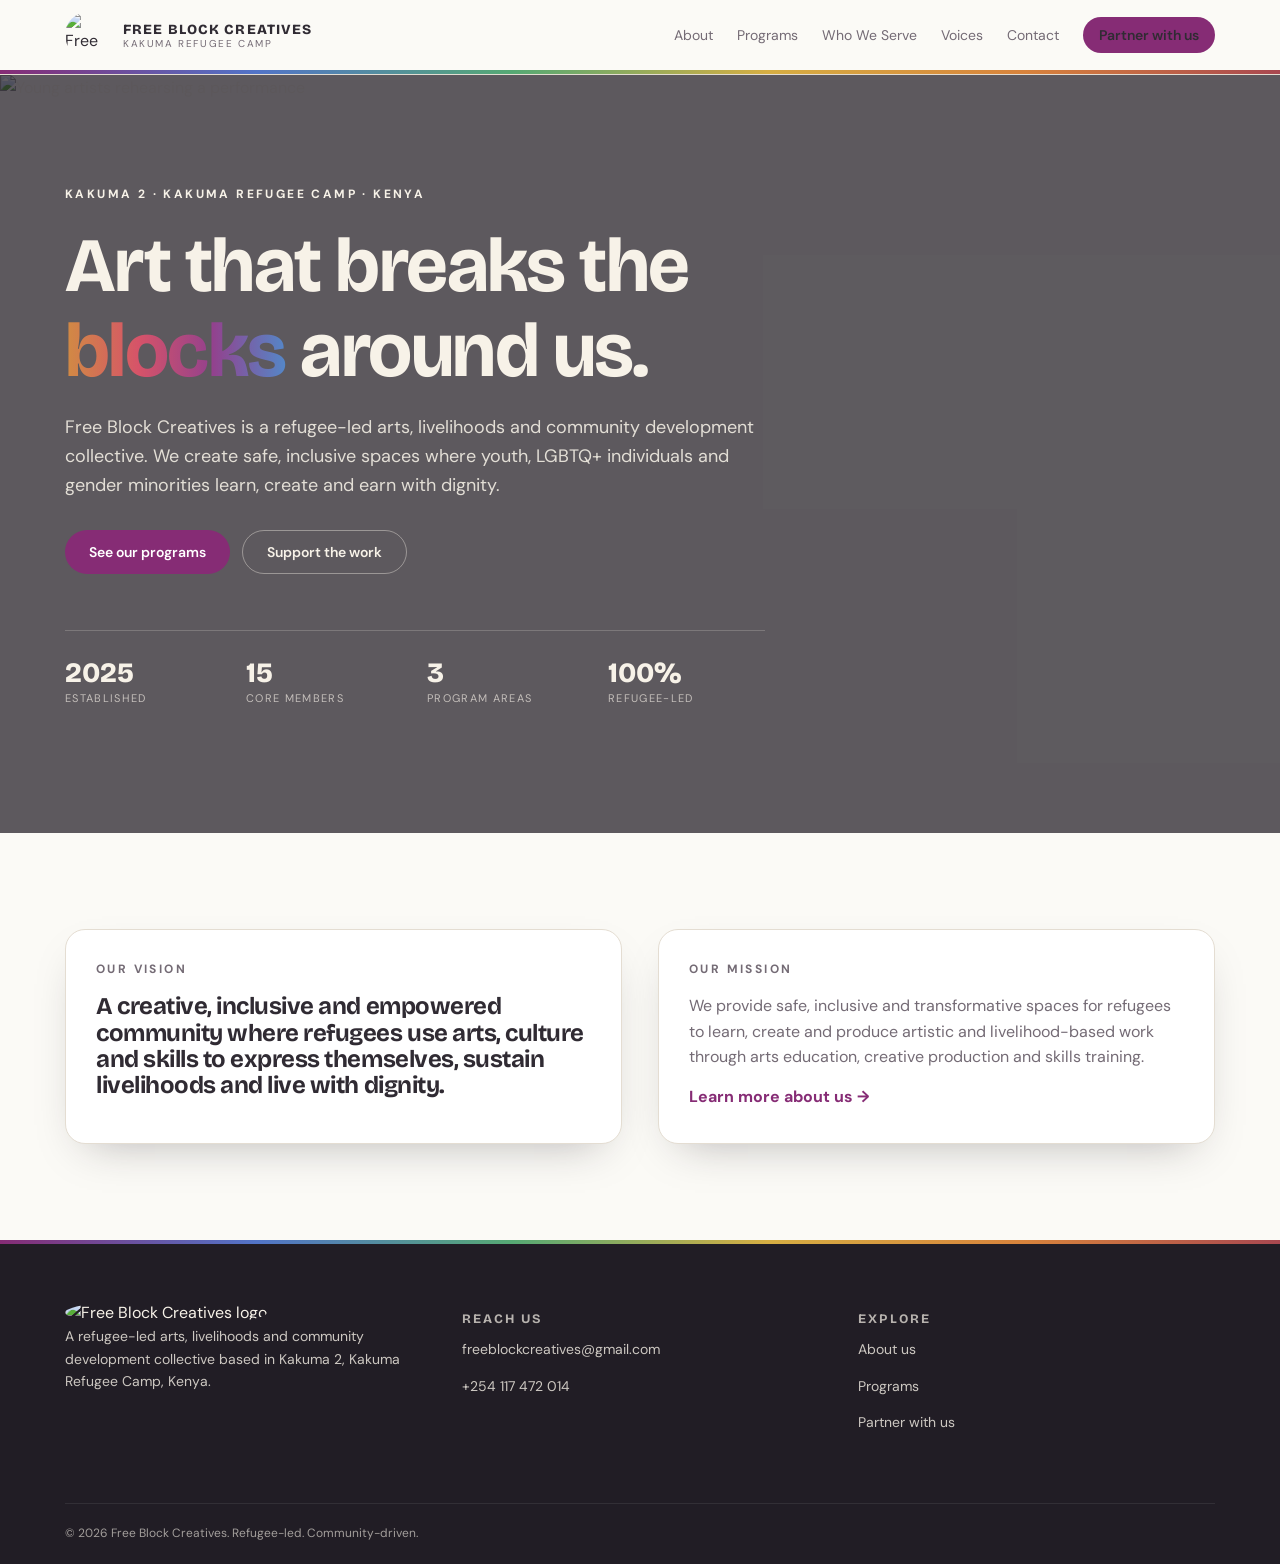
==== commit 5ccbdf88: "feat: add new pages for About and Contact with site branding and contact form Co-authored-by: Divine" ====
--- a/index.html
+++ b/index.html
@@ -1,49 +1,9 @@
 <!doctype html>
 <html lang="en">
-  <head>
-    <meta charset="UTF-8" />
-    <meta name="viewport" content="width=device-width, initial-scale=1" />
-    <meta name="theme-color" content="#211d25" />
-    <meta name="description" content="Free Block Creatives is a refugee-led arts, livelihoods and community development collective in Kakuma Refugee Camp, Kenya." />
-    <title>Free Block Creatives | Refugee-Led Arts in Kakuma</title>
-    <link rel="icon" href="https://hebbkx1anhila5yf.public.blob.vercel-storage.com/IMG-20260813-WA0002%281%29-1dgH6Rnn5gk5oVSHZj8yTUGxB7P0gV.jpg" />
-    <link rel="preconnect" href="https://fonts.googleapis.com" />
-    <link rel="preconnect" href="https://fonts.gstatic.com" crossorigin />
-    <link href="https://fonts.googleapis.com/css2?family=Bricolage+Grotesque:wght@400;600;700;800&family=DM+Sans:wght@400;500;600;700&display=swap" rel="stylesheet" />
-    <link rel="stylesheet" href="/styles.css" />
-  </head>
-  <body>
-    <header class="site-header">
-      <div class="container nav-wrap">
-        <a class="brand" href="#top"><img src="https://hebbkx1anhila5yf.public.blob.vercel-storage.com/IMG-20260813-WA0002%281%29-1dgH6Rnn5gk5oVSHZj8yTUGxB7P0gV.jpg" alt="Free Block Creatives circular logo showing a colorful lightbulb breaking a chain" /><span><strong>Free Block Creatives</strong><small>Kakuma Refugee Camp</small></span></a>
-        <button class="menu-toggle" aria-label="Toggle menu" aria-expanded="false">☰</button>
-        <nav class="desktop-nav"><a href="#about">About</a><a href="#programs">Programs</a><a href="#who">Who We Serve</a><a href="#voices">Voices</a><a href="#contact">Contact</a><a class="button small" href="#contact">Partner with us</a></nav>
-      </div>
-      <nav class="mobile-nav"><a href="#about">About</a><a href="#programs">Programs</a><a href="#who">Who We Serve</a><a href="#voices">Voices</a><a href="#contact">Contact</a></nav>
-      <div class="spectrum-rule"></div>
-    </header>
-
-    <main id="top">
-      <section class="hero">
-        <img src="/assets/hero-performance.jpg" alt="Young artists rehearsing a dance and drumming performance at golden hour" />
-        <div class="hero-overlay"></div>
-        <div class="container hero-content"><p class="eyebrow">Kakuma 2 · Kakuma Refugee Camp · Kenya</p><h1>Art that breaks the <span class="spectrum-text">blocks</span> around us.</h1><p class="hero-copy">Free Block Creatives is a refugee-led arts, livelihoods and community development collective. We create safe, inclusive spaces where youth, LGBTQ+ individuals and gender minorities learn, create and earn with dignity.</p><div class="actions"><a class="button" href="#programs">See our programs</a><a class="button outline" href="#contact">Support the work</a></div><dl class="stats"><div><dt>2025</dt><dd>Established</dd></div><div><dt>15</dt><dd>Core members</dd></div><div><dt>3</dt><dd>Program areas</dd></div><div><dt>100%</dt><dd>Refugee-led</dd></div></dl></div>
-      </section>
-
-      <section id="about" class="container section"><div class="two-col"><article class="card"><p class="eyebrow accent-text">Our Vision</p><h2>A creative, inclusive and empowered community where refugees — especially LGBTQ+ individuals, gender minorities and youth — use arts, culture and skills to express themselves, sustain livelihoods and live with dignity.</h2></article><article class="card"><p class="eyebrow accent-text">Our Mission</p><p>To provide safe, inclusive and transformative spaces for refugees to learn, create and produce artistic and livelihood-based work through arts education, creative production and skills training that foster expression, resilience and economic opportunity.</p><p class="meta"><b>Type:</b> Refugee-led, community-based arts and livelihoods collective · <b>Status:</b> Informal</p></article></div><h2 class="section-title">Core values</h2><div class="value-grid">${['Inclusion & Diversity|Embracing all identities and backgrounds.','Safety & Dignity|Prioritizing well-being and safeguarding.','Creativity & Expression|Valuing artistic freedom and storytelling.','Community Leadership|Refugee-led and community-driven.','Accountability|Responsible, transparent use of resources.'].map((v)=>{const [title,body]=v.split('|');return `<article class="value"><i></i><h3>${title}</h3><p>${body}</p></article>`}).join('')}</div><div class="ink-panel"><h2>Our objectives</h2><ul><li>Build artistic and creative skills among youth, students and community members.</li><li>Support production of films, performances, written works and crafts.</li><li>Create livelihood opportunities through arts and crafts training.</li><li>Amplify refugee and LGBTQ+ voices through storytelling and culture.</li><li>Promote psychosocial wellbeing and confidence through creative practice.</li></ul></div></section>
-
-      <section id="programs" class="section muted"><div class="container"><h2 class="section-title">Programs &amp; activities</h2><p>Three connected departments carry the work — from learning, to production, to income.</p><div class="program-grid">${[['A','Arts Education & Training','film.jpg',['Teen and student holiday programs','Film, choreography, writing and performance training','Creative learning workshops and mentorship','Garden practice and farming']],['B','Production & Creative Works','hero-performance.jpg',['Film and media production','Music composition and choreography','Scriptwriting, performance and showcases','Community exhibitions and presentations']],['C','Livelihoods & Skills','crafts.jpg',['Beadwork and textile design','Crochet and related crafts','Product development, finishing and quality control','Income-generating creative production and farming']]].map(([tag,title,image,items])=>`<article class="program card"><img src="/assets/${image}" alt="${title}" /><div><p class="eyebrow accent-text">Program ${tag}</p><h3>${title}</h3><ul>${items.map(i=>`<li>${i}</li>`).join('')}</ul></div></article>`).join('')}</div></div></section>
-
-      <section id="who" class="container section"><div class="two-col"><div><h2 class="section-title">Who we serve</h2><div class="pills">${['Refugee youth and students','LGBTQ+ refugees','Gender minorities','Emerging artists and creatives','Community members seeking livelihood skills','Most at-risk persons'].map(a=>`<span>${a}</span>`).join('')}</div></div><article class="card"><h2>Membership</h2><p>15 core members today, with open capacity for additional members and participants.</p><ul class="lined-list"><li>Core Members</li><li>Program Participants</li><li>Volunteers &amp; Facilitators</li></ul></article></div></section>
-
-      <section id="structure" class="section muted"><div class="container"><h2 class="section-title">How we are organised</h2><div class="department-grid">${[['Leadership & Governance','Founder / Executive Director sets strategic direction, represents the collective externally and approves major decisions, supported by an Advisory Committee.'],['Management & Administration','Programs Manager / Artistic Director, Finance & Administration Officer, and Communications & Documentation Officer.'],['Program Departments','Arts Education & Training, Production & Creative Works, and Livelihoods & Crafts — each with a lead, trainers and production groups.'],['Safeguarding & Member Support','A Wellbeing & Safeguarding Focal Person protects minors and vulnerable members and handles complaints confidentially.']].map(([t,b])=>`<article class="card"><span class="feature-mark">✦</span><h3>${t}</h3><p>${b}</p></article>`).join('')}</div><div class="two-col lower"><article class="card"><h3>Decision-making &amp; accountability</h3><ul><li>Strategic decisions: Executive Director with core members.</li><li>Program decisions: Programs Manager with program leads.</li><li>Financial approvals: Finance Officer with ED authorization.</li><li>Programs documented, reviewed and updated annually.</li></ul></article><article class="card"><h3>Safeguarding &amp; ethics</h3><ul><li>Safe participation for all members and beneficiaries.</li><li>Zero tolerance for discrimination, abuse or exploitation.</li><li>Confidential handling of complaints and referrals.</li></ul></article></div></div></section>
-
-      <section id="voices" class="section"><div class="container"><h2 class="section-title">Voices from the block</h2><p>Reflections from members, participants and partners on what changes when refugees lead their own creative work.</p><div class="quote-grid">${[['Aisha','Youth participant, Arts Education & Training','Before Free Block Creatives I kept my story to myself. Learning film and performance gave me a way to say it out loud — and an audience that listened.'],['Grace','Member, Livelihoods & Crafts','The beadwork and crochet training changed what my week looks like. I make products people actually buy, and that income belongs to me.'],['Daniel','Core member, Production & Creative Works','As an LGBTQ+ refugee, safe rooms are rare. Here safeguarding is not a poster on the wall — it is how rehearsals, feedback and complaints are handled.'],['Visiting facilitator','Community partner, Kakuma','We came in to facilitate one holiday programme and left learning from them. The collective is refugee-led in practice, not just in name.']].map(([name,role,quote])=>`<figure class="card quote"><span class="quote-mark">“</span><blockquote>“${quote}”</blockquote><figcaption><b>${name}</b><small>${role}</small></figcaption></figure>`).join('')}</div><p class="meta">Names are shortened and some quotes are shared anonymously to protect member privacy.</p></div></section>
-
-      <section id="contact" class="section contact-section"><div class="container narrow"><div class="ink-panel centered"><h2>Partner, fund or collaborate</h2><p>We welcome partners, facilitators, volunteers and funders who want to build creative livelihoods with refugee artists in Kakuma.</p><div class="actions centered"><a class="button" href="mailto:freeblockcreatives@gmail.com">✉ freeblockcreatives@gmail.com</a><a class="button outline" href="tel:+254117472014">☎ +254 117 472 014</a></div><p>⌖ Kakuma 2, Kakuma Refugee Camp, Kenya</p></div><article class="card form-card"><h2>Stay in the loop</h2><p>Get FBC updates by email — no message needed, just your address.</p><form id="newsletter-form"><label for="nl-email">Email address</label><div class="inline-form"><input id="nl-email" type="email" placeholder="you@example.org" required maxlength="255" /><button class="button" type="submit">Subscribe</button></div><p class="form-message" aria-live="polite"></p><small>Occasional updates on programs, showcases and opportunities. No spam, unsubscribe any time.</small></form></article><article class="card form-card"><h2>Send us a message</h2><p>Fill in the form and it reaches the Free Block Creatives team directly.</p><form id="contact-form"><div class="form-grid"><label>Your name<input name="name" required maxlength="100" placeholder="Full name" /></label><label>Email<input name="email" type="email" required maxlength="255" placeholder="you@example.org" /></label><label>Organisation <small>(optional)</small><input name="organisation" maxlength="120" placeholder="Partner, funder or school" /></label><label>Subject <small>(optional)</small><input name="subject" maxlength="150" placeholder="Partnership, funding, volunteering" /></label></div><label>Message<textarea name="message" required minlength="10" maxlength="2000" rows="5" placeholder="Tell us how you'd like to work with Free Block Creatives."></textarea></label><button class="button" type="submit">Send message</button><p class="form-message" aria-live="polite"></p></form></article></div></section>
-    </main>
-
-    <footer><div class="spectrum-rule"></div><div class="container footer-grid"><div><img class="footer-logo" src="https://hebbkx1anhila5yf.public.blob.vercel-storage.com/IMG-20260813-WA0002%281%29-1dgH6Rnn5gk5oVSHZj8yTUGxB7P0gV.jpg" alt="Free Block Creatives circular logo showing a colorful lightbulb breaking a chain" /><p>A refugee-led arts, livelihoods and community development collective based in Kakuma 2, Kakuma Refugee Camp, Kenya. Established 2025.</p></div><div><h3>Reach us</h3><p><a href="mailto:freeblockcreatives@gmail.com">✉ freeblockcreatives@gmail.com</a></p><p><a href="tel:+254117472014">☎ +254 117 472 014</a></p><p>⌖ Kakuma 2, Kakuma Refugee Camp, Kenya</p></div><div><h3>Explore</h3><p><a href="#about">About us</a></p><p><a href="#programs">Programs &amp; activities</a></p><p><a href="#structure">Structure &amp; safeguarding</a></p><p><a href="#contact">Partner with us</a></p></div></div><div class="container copyright">© <span id="year"></span> Free Block Creatives. Refugee-led. Community-driven.</div></footer>
-    <script type="module" src="/script.js"></script>
-  </body>
-</html>
+<head>
+<meta charset="UTF-8"><meta name="viewport" content="width=device-width, initial-scale=1"><meta name="theme-color" content="#211d25"><meta name="description" content="Free Block Creatives is a refugee-led arts, livelihoods and community development collective in Kakuma Refugee Camp, Kenya."><title>Free Block Creatives | Refugee-Led Arts in Kakuma</title><link rel="icon" href="https://hebbkx1anhila5yf.public.blob.vercel-storage.com/IMG-20260813-WA0002%281%29-1dgH6Rnn5gk5oVSHZj8yTUGxB7P0gV.jpg"><link rel="preconnect" href="https://fonts.googleapis.com"><link rel="preconnect" href="https://fonts.gstatic.com" crossorigin><link href="https://fonts.googleapis.com/css2?family=Bricolage+Grotesque:wght@400;600;700;800&family=DM+Sans:wght@400;500;600;700&display=swap" rel="stylesheet"><link rel="stylesheet" href="/styles.css">
+</head>
+<body>
+<header class="site-header"><div class="container nav-wrap"><a class="brand" href="/"><img src="https://hebbkx1anhila5yf.public.blob.vercel-storage.com/IMG-20260813-WA0002%281%29-1dgH6Rnn5gk5oVSHZj8yTUGxB7P0gV.jpg" alt="Free Block Creatives logo"><span><strong>Free Block Creatives</strong><small>Kakuma Refugee Camp</small></span></a><button class="menu-toggle" aria-label="Toggle menu" aria-expanded="false">☰</button><nav class="desktop-nav"><a href="/about.html">About</a><a href="/programs.html">Programs</a><a href="/who-we-serve.html">Who We Serve</a><a href="/voices.html">Voices</a><a href="/contact.html">Contact</a><a class="button small" href="/contact.html">Partner with us</a></nav></div><nav class="mobile-nav"><a href="/about.html">About</a><a href="/programs.html">Programs</a><a href="/who-we-serve.html">Who We Serve</a><a href="/voices.html">Voices</a><a href="/contact.html">Contact</a></nav><div class="spectrum-rule"></div></header>
+<main id="top"><section class="hero"><img src="/assets/hero-performance.jpg" alt="Young artists rehearsing a performance"><div class="hero-overlay"></div><div class="container hero-content"><p class="eyebrow">Kakuma 2 · Kakuma Refugee Camp · Kenya</p><h1>Art that breaks the <span class="spectrum-text">blocks</span> around us.</h1><p class="hero-copy">Free Block Creatives is a refugee-led arts, livelihoods and community development collective. We create safe, inclusive spaces where youth, LGBTQ+ individuals and gender minorities learn, create and earn with dignity.</p><div class="actions"><a class="button" href="/programs.html">See our programs</a><a class="button outline" href="/contact.html">Support the work</a></div><dl class="stats"><div><dt>2025</dt><dd>Established</dd></div><div><dt>15</dt><dd>Core members</dd></div><div><dt>3</dt><dd>Program areas</dd></div><div><dt>100%</dt><dd>Refugee-led</dd></div></dl></div></section><section class="container section"><div class="two-col"><article class="card"><p class="eyebrow accent-text">Our vision</p><h2>A creative, inclusive and empowered community where refugees use arts, culture and skills to express themselves, sustain livelihoods and live with dignity.</h2></article><article class="card"><p class="eyebrow accent-text">Our mission</p><p>We provide safe, inclusive and transformative spaces for refugees to learn, create and produce artistic and livelihood-based work through arts education, creative production and skills training.</p><a class="text-link" href="/about.html">Learn more about us →</a></article></div></section></main>
+<footer><div class="spectrum-rule"></div><div class="container footer-grid"><div><img class="footer-logo" src="https://hebbkx1anhila5yf.public.blob.vercel-storage.com/IMG-20260813-WA0002%281%29-1dgH6Rnn5gk5oVSHZj8yTUGxB7P0gV.jpg" alt="Free Block Creatives logo"><p>A refugee-led arts, livelihoods and community development collective based in Kakuma 2, Kakuma Refugee Camp, Kenya.</p></div><div><h3>Reach us</h3><p><a href="mailto:freeblockcreatives@gmail.com">freeblockcreatives@gmail.com</a></p><p><a href="tel:+254117472014">+254 117 472 014</a></p></div><div><h3>Explore</h3><p><a href="/about.html">About us</a></p><p><a href="/programs.html">Programs</a></p><p><a href="/contact.html">Partner with us</a></p></div></div><div class="container copyright">© <span id="year"></span> Free Block Creatives. Refugee-led. Community-driven.</div></footer><script type="module" src="/script.js"></script></body></html>
--- a/styles.css
+++ b/styles.css
@@ -1 +1 @@
-:root{--ink:#211d25;--sand:#f7f2e8;--plum:#862c75;--ember:#d8833c;--bg:#fbfaf6;--card:#fff;--muted:#f0eadf;--text:#302b33;--line:#e4ddd2;--shadow:0 18px 44px -22px #211d2559}*{box-sizing:border-box}html{scroll-behavior:smooth;background:var(--bg)}body{margin:0;background:var(--bg);color:var(--text);font:16px/1.6 'DM Sans',sans-serif}h1,h2,h3{font-family:'Bricolage Grotesque',sans-serif;line-height:1.1;letter-spacing:-.02em}h1{font-size:clamp(2.7rem,6vw,5rem);max-width:800px;margin:20px 0}h2{font-size:clamp(1.9rem,4vw,3rem);margin:0 0 14px}h3{font-size:1.35rem;margin:12px 0}p{margin:0 0 14px}.container{width:min(1150px,calc(100% - 40px));margin:auto}.narrow{max-width:900px}.site-header{position:sticky;top:0;z-index:5;background:#fbfaf6eF;backdrop-filter:blur(14px);border-bottom:1px solid var(--line)}.nav-wrap{display:flex;align-items:center;justify-content:space-between;padding:12px 0}.brand{display:flex;align-items:center;gap:12px;color:var(--text);text-decoration:none}.brand img,.footer-logo{width:46px;height:46px;object-fit:cover;border-radius:50%}.brand strong,.brand small{display:block;text-transform:uppercase;letter-spacing:.08em;line-height:1.15}.brand strong{font:800 14px 'Bricolage Grotesque'}.brand small{font-size:10px;letter-spacing:.16em;color:#746b75}.desktop-nav{display:flex;align-items:center;gap:24px}.desktop-nav a,.mobile-nav a,footer a{color:inherit;text-decoration:none}.desktop-nav>a:not(.button){font-size:14px;color:#746b75}.menu-toggle{display:none;background:none;border:1px solid var(--line);font-size:20px;padding:6px 10px;border-radius:7px}.mobile-nav{display:none;padding:0 20px 14px}.mobile-nav a{display:block;padding:10px 0;border-bottom:1px solid var(--line)}.spectrum-rule{height:4px;background:linear-gradient(90deg,#862c75,#5274c8,#56a974,#d6ae43,#d8833c,#a94850)}.hero{position:relative;min-height:680px;color:var(--sand);display:flex;align-items:center;overflow:hidden}.hero>img{position:absolute;inset:0;width:100%;height:100%;object-fit:cover}.hero-overlay{position:absolute;inset:0;background:#211d25b8}.hero-content{position:relative;padding:110px 0}.eyebrow{font-size:12px;font-weight:700;letter-spacing:.2em;text-transform:uppercase}.accent-text{color:var(--plum)}.spectrum-text{background:linear-gradient(90deg,#d18b43,#d65369,#93418d,#5487c8);background-clip:text;color:transparent}.hero-copy{max-width:700px;color:#f7f2e8dd;font-size:18px}.actions{display:flex;flex-wrap:wrap;gap:12px;margin-top:30px}.button{display:inline-flex;align-items:center;justify-content:center;border:0;border-radius:999px;background:var(--plum);color:#fff;text-decoration:none;padding:12px 24px;font:600 14px 'DM Sans';cursor:pointer}.button:hover{opacity:.88}.button.outline{background:transparent;border:1px solid #f7f2e866;color:inherit}.button.small{padding:9px 16px}.stats{display:grid;grid-template-columns:repeat(4,1fr);max-width:700px;gap:24px;border-top:1px solid #f7f2e833;margin-top:56px;padding-top:25px}.stats dt{font:800 28px 'Bricolage Grotesque'}.stats dd{margin:0;text-transform:uppercase;letter-spacing:.12em;font-size:11px;color:#f7f2e8aa}.section{padding:96px 0}.muted{background:var(--muted)}.two-col{display:grid;grid-template-columns:repeat(2,1fr);gap:36px}.card{background:var(--card);border:1px solid var(--line);border-radius:20px;padding:30px;box-shadow:var(--shadow)}.card h2{font-size:24px}.card p,.meta{color:#746b75}.section-title{margin-top:0}.value-grid,.program-grid,.department-grid,.quote-grid{display:grid;gap:22px}.value-grid{grid-template-columns:repeat(3,1fr);margin-top:24px}.value{border:1px solid var(--line);border-radius:14px;padding:20px;background:#fff8}.value i{display:block;width:40px;height:4px;border-radius:4px;background:linear-gradient(90deg,#862c75,#d8833c)}.value h3{font-size:17px;margin-bottom:3px}.value p{font-size:14px;color:#746b75}.ink-panel{background:var(--ink);color:var(--sand);border-radius:20px;padding:36px;margin-top:60px}.ink-panel li{margin:12px 0;color:#f7f2e8dd}.program-grid{grid-template-columns:repeat(3,1fr);margin-top:40px}.program{padding:0;overflow:hidden}.program img{display:block;width:100%;height:210px;object-fit:cover}.program>div{padding:25px}.program ul,.card ul{padding-left:20px}.program li{font-size:14px;color:#746b75;margin:8px 0}.pills{display:flex;flex-wrap:wrap;gap:9px}.pills span{border:1px solid #862c754d;border-radius:999px;padding:8px 14px;font-size:14px}.lined-list{list-style:none;padding:0!important}.lined-list li{border-bottom:1px solid var(--line);padding:10px 0}.department-grid{grid-template-columns:repeat(2,1fr);margin-top:35px}.feature-mark,.quote-mark{color:var(--ember);font-size:28px}.lower{margin-top:25px}.quote-grid{grid-template-columns:repeat(2,1fr);margin-top:38px}.quote blockquote{margin:15px 0 22px}.quote figcaption{display:flex;flex-direction:column;border-top:4px solid var(--ember);padding-top:10px}.quote figcaption small{color:#746b75;text-transform:uppercase;letter-spacing:.1em;font-size:11px}.contact-section{padding-top:50px}.centered{text-align:center}.centered p{max-width:600px;margin:0 auto 20px}.form-card{margin-top:25px}.form-card form{text-align:left;margin-top:24px}.form-card label{display:block;font-size:12px;font-weight:700;letter-spacing:.12em;text-transform:uppercase}.form-card input,.form-card textarea{display:block;width:100%;margin-top:7px;border:1px solid var(--line);border-radius:10px;background:var(--bg);padding:12px;font:14px 'DM Sans';color:var(--text)}.inline-form{display:flex;gap:12px;align-items:end}.inline-form input{flex:1}.form-grid{display:grid;grid-template-columns:1fr 1fr;gap:18px;margin-bottom:18px}.form-message{color:var(--plum);font-size:13px;margin-top:10px}footer{background:var(--ink);color:var(--sand);padding-bottom:0}.footer-grid{display:grid;grid-template-columns:repeat(3,1fr);gap:40px;padding:56px 0}.footer-grid p{opacity:.8;font-size:14px}.footer-grid h3{font-size:13px;text-transform:uppercase;letter-spacing:.16em;opacity:.7}.copyright{border-top:1px solid #fff2;padding:20px 0;font-size:12px;opacity:.6}@media(max-width:800px){.desktop-nav{display:none}.menu-toggle{display:block}.mobile-nav.open{display:block}.hero{min-height:650px}.stats{grid-template-columns:repeat(2,1fr)}.two-col,.program-grid,.department-grid,.quote-grid,.footer-grid{grid-template-columns:1fr}.value-grid{grid-template-columns:1fr 1fr}.section{padding:70px 0}}@media(max-width:520px){.container{width:min(100% - 28px,1150px)}.hero-content{padding:80px 0}.hero-copy{font-size:16px}.value-grid,.form-grid{grid-template-columns:1fr}.inline-form{align-items:stretch;flex-direction:column}.actions .button{width:100%}.ink-panel{padding:25px 22px}}
+.page-hero{padding:clamp(72px,12vw,140px) 0 72px;background:var(--muted);border-bottom:1px solid var(--line)}.page-hero h1{max-width:850px}.lead{font-size:1.2rem;max-width:720px;color:#746b75}.text-link{color:var(--plum);font-weight:700;text-decoration:none}.text-link:hover{text-decoration:underline}:root{--ink:#211d25;--sand:#f7f2e8;--plum:#862c75;--ember:#d8833c;--bg:#fbfaf6;--card:#fff;--muted:#f0eadf;--text:#302b33;--line:#e4ddd2;--shadow:0 18px 44px -22px #211d2559}*{box-sizing:border-box}html{scroll-behavior:smooth;background:var(--bg)}body{margin:0;background:var(--bg);color:var(--text);font:16px/1.6 'DM Sans',sans-serif}h1,h2,h3{font-family:'Bricolage Grotesque',sans-serif;line-height:1.1;letter-spacing:-.02em}h1{font-size:clamp(2.7rem,6vw,5rem);max-width:800px;margin:20px 0}h2{font-size:clamp(1.9rem,4vw,3rem);margin:0 0 14px}h3{font-size:1.35rem;margin:12px 0}p{margin:0 0 14px}.container{width:min(1150px,calc(100% - 40px));margin:auto}.narrow{max-width:900px}.site-header{position:sticky;top:0;z-index:5;background:#fbfaf6eF;backdrop-filter:blur(14px);border-bottom:1px solid var(--line)}.nav-wrap{display:flex;align-items:center;justify-content:space-between;padding:12px 0}.brand{display:flex;align-items:center;gap:12px;color:var(--text);text-decoration:none}.brand img,.footer-logo{width:46px;height:46px;object-fit:cover;border-radius:50%}.brand strong,.brand small{display:block;text-transform:uppercase;letter-spacing:.08em;line-height:1.15}.brand strong{font:800 14px 'Bricolage Grotesque'}.brand small{font-size:10px;letter-spacing:.16em;color:#746b75}.desktop-nav{display:flex;align-items:center;gap:24px}.desktop-nav a,.mobile-nav a,footer a{color:inherit;text-decoration:none}.desktop-nav>a:not(.button){font-size:14px;color:#746b75}.menu-toggle{display:none;background:none;border:1px solid var(--line);font-size:20px;padding:6px 10px;border-radius:7px}.mobile-nav{display:none;padding:0 20px 14px}.mobile-nav a{display:block;padding:10px 0;border-bottom:1px solid var(--line)}.spectrum-rule{height:4px;background:linear-gradient(90deg,#862c75,#5274c8,#56a974,#d6ae43,#d8833c,#a94850)}.hero{position:relative;min-height:680px;color:var(--sand);display:flex;align-items:center;overflow:hidden}.hero>img{position:absolute;inset:0;width:100%;height:100%;object-fit:cover}.hero-overlay{position:absolute;inset:0;background:#211d25b8}.hero-content{position:relative;padding:110px 0}.eyebrow{font-size:12px;font-weight:700;letter-spacing:.2em;text-transform:uppercase}.accent-text{color:var(--plum)}.spectrum-text{background:linear-gradient(90deg,#d18b43,#d65369,#93418d,#5487c8);background-clip:text;color:transparent}.hero-copy{max-width:700px;color:#f7f2e8dd;font-size:18px}.actions{display:flex;flex-wrap:wrap;gap:12px;margin-top:30px}.button{display:inline-flex;align-items:center;justify-content:center;border:0;border-radius:999px;background:var(--plum);color:#fff;text-decoration:none;padding:12px 24px;font:600 14px 'DM Sans';cursor:pointer}.button:hover{opacity:.88}.button.outline{background:transparent;border:1px solid #f7f2e866;color:inherit}.button.small{padding:9px 16px}.stats{display:grid;grid-template-columns:repeat(4,1fr);max-width:700px;gap:24px;border-top:1px solid #f7f2e833;margin-top:56px;padding-top:25px}.stats dt{font:800 28px 'Bricolage Grotesque'}.stats dd{margin:0;text-transform:uppercase;letter-spacing:.12em;font-size:11px;color:#f7f2e8aa}.section{padding:96px 0}.muted{background:var(--muted)}.two-col{display:grid;grid-template-columns:repeat(2,1fr);gap:36px}.card{background:var(--card);border:1px solid var(--line);border-radius:20px;padding:30px;box-shadow:var(--shadow)}.card h2{font-size:24px}.card p,.meta{color:#746b75}.section-title{margin-top:0}.value-grid,.program-grid,.department-grid,.quote-grid{display:grid;gap:22px}.value-grid{grid-template-columns:repeat(3,1fr);margin-top:24px}.value{border:1px solid var(--line);border-radius:14px;padding:20px;background:#fff8}.value i{display:block;width:40px;height:4px;border-radius:4px;background:linear-gradient(90deg,#862c75,#d8833c)}.value h3{font-size:17px;margin-bottom:3px}.value p{font-size:14px;color:#746b75}.ink-panel{background:var(--ink);color:var(--sand);border-radius:20px;padding:36px;margin-top:60px}.ink-panel li{margin:12px 0;color:#f7f2e8dd}.program-grid{grid-template-columns:repeat(3,1fr);margin-top:40px}.program{padding:0;overflow:hidden}.program img{display:block;width:100%;height:210px;object-fit:cover}.program>div{padding:25px}.program ul,.card ul{padding-left:20px}.program li{font-size:14px;color:#746b75;margin:8px 0}.pills{display:flex;flex-wrap:wrap;gap:9px}.pills span{border:1px solid #862c754d;border-radius:999px;padding:8px 14px;font-size:14px}.lined-list{list-style:none;padding:0!important}.lined-list li{border-bottom:1px solid var(--line);padding:10px 0}.department-grid{grid-template-columns:repeat(2,1fr);margin-top:35px}.feature-mark,.quote-mark{color:var(--ember);font-size:28px}.lower{margin-top:25px}.quote-grid{grid-template-columns:repeat(2,1fr);margin-top:38px}.quote blockquote{margin:15px 0 22px}.quote figcaption{display:flex;flex-direction:column;border-top:4px solid var(--ember);padding-top:10px}.quote figcaption small{color:#746b75;text-transform:uppercase;letter-spacing:.1em;font-size:11px}.contact-section{padding-top:50px}.centered{text-align:center}.centered p{max-width:600px;margin:0 auto 20px}.form-card{margin-top:25px}.form-card form{text-align:left;margin-top:24px}.form-card label{display:block;font-size:12px;font-weight:700;letter-spacing:.12em;text-transform:uppercase}.form-card input,.form-card textarea{display:block;width:100%;margin-top:7px;border:1px solid var(--line);border-radius:10px;background:var(--bg);padding:12px;font:14px 'DM Sans';color:var(--text)}.inline-form{display:flex;gap:12px;align-items:end}.inline-form input{flex:1}.form-grid{display:grid;grid-template-columns:1fr 1fr;gap:18px;margin-bottom:18px}.form-message{color:var(--plum);font-size:13px;margin-top:10px}footer{background:var(--ink);color:var(--sand);padding-bottom:0}.footer-grid{display:grid;grid-template-columns:repeat(3,1fr);gap:40px;padding:56px 0}.footer-grid p{opacity:.8;font-size:14px}.footer-grid h3{font-size:13px;text-transform:uppercase;letter-spacing:.16em;opacity:.7}.copyright{border-top:1px solid #fff2;padding:20px 0;font-size:12px;opacity:.6}@media(max-width:800px){.desktop-nav{display:none}.menu-toggle{display:block}.mobile-nav.open{display:block}.hero{min-height:650px}.stats{grid-template-columns:repeat(2,1fr)}.two-col,.program-grid,.department-grid,.quote-grid,.footer-grid{grid-template-columns:1fr}.value-grid{grid-template-columns:1fr 1fr}.section{padding:70px 0}}@media(max-width:520px){.container{width:min(100% - 28px,1150px)}.hero-content{padding:80px 0}.hero-copy{font-size:16px}.value-grid,.form-grid{grid-template-columns:1fr}.inline-form{align-items:stretch;flex-direction:column}.actions .button{width:100%}.ink-panel{padding:25px 22px}}
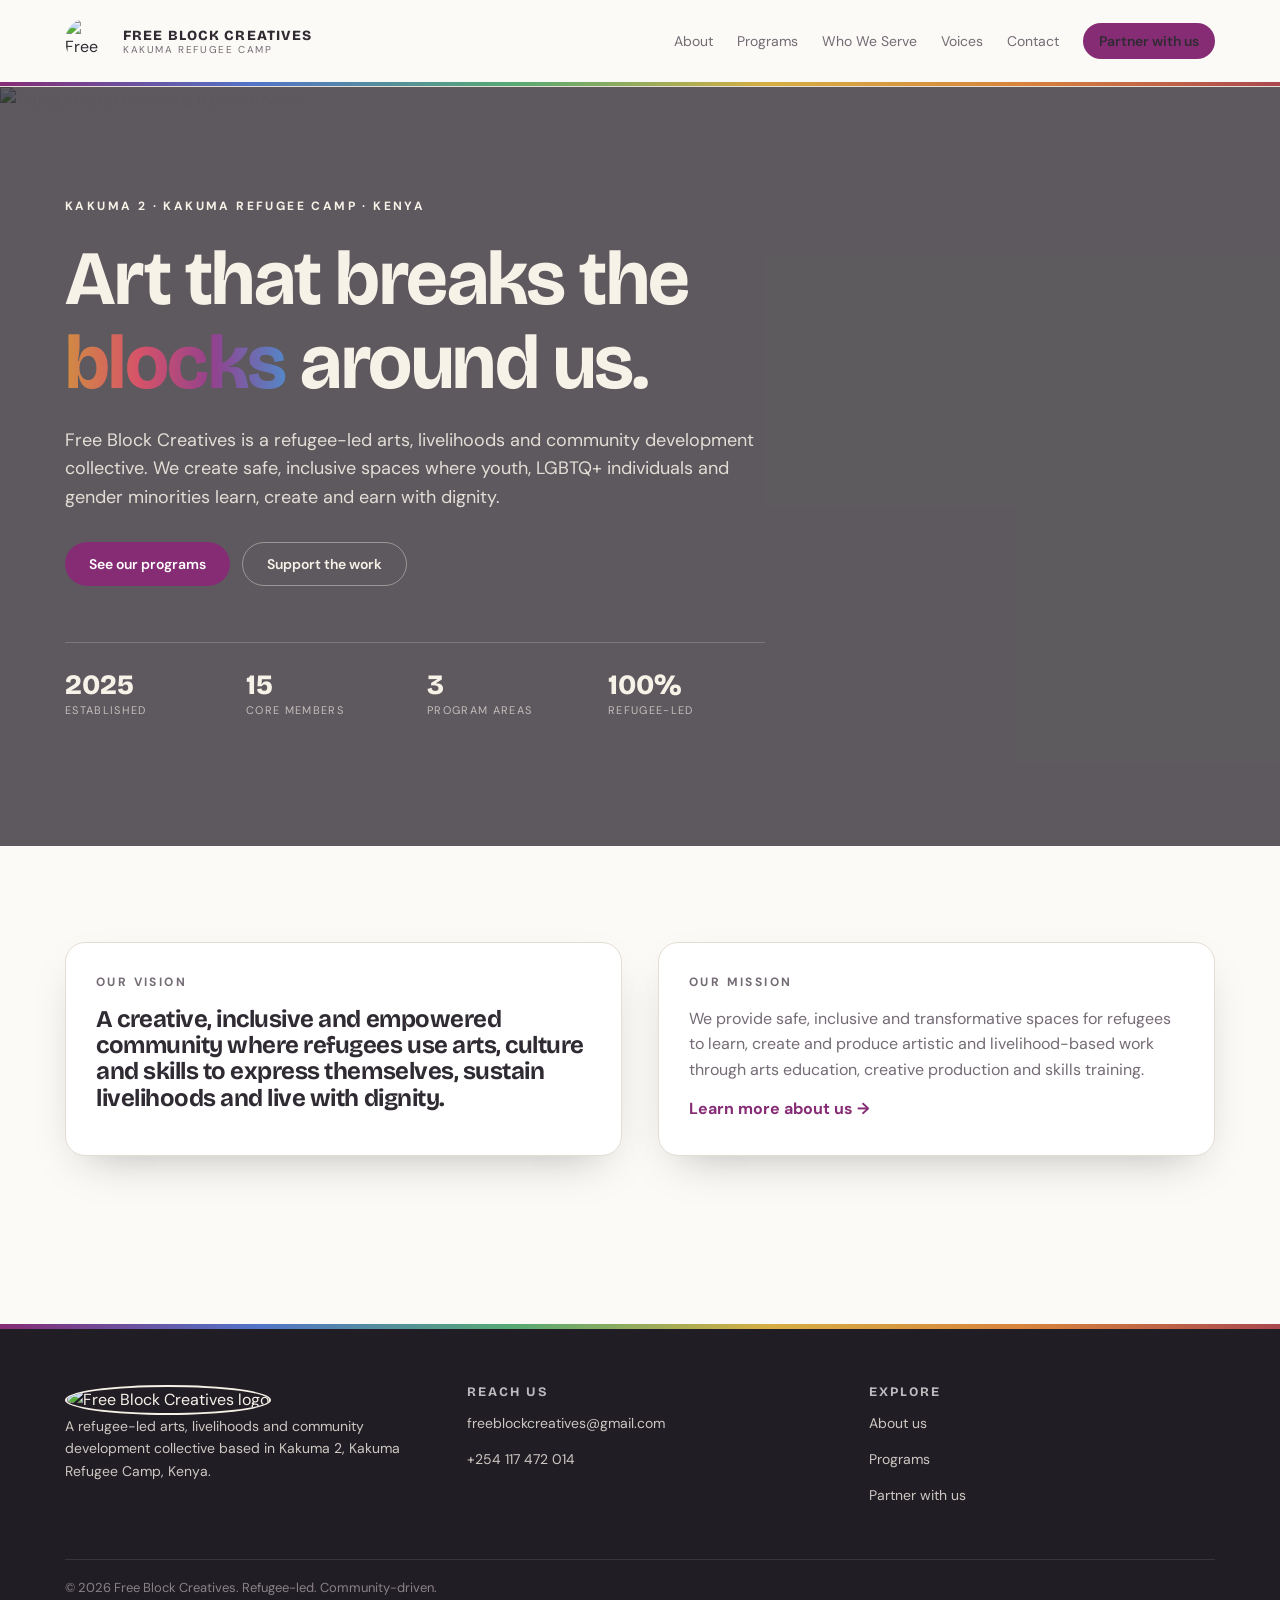
==== commit 29246c3d: "feat: add .htaccess and update about.html for SEO Added.htaccess for URL redirection and updated abo" ====
--- a/index.html
+++ b/index.html
@@ -1,9 +1,9 @@
 <!doctype html>
 <html lang="en">
 <head>
-<meta charset="UTF-8"><meta name="viewport" content="width=device-width, initial-scale=1"><meta name="theme-color" content="#211d25"><meta name="description" content="Free Block Creatives is a refugee-led arts, livelihoods and community development collective in Kakuma Refugee Camp, Kenya."><title>Free Block Creatives | Refugee-Led Arts in Kakuma</title><link rel="icon" href="https://hebbkx1anhila5yf.public.blob.vercel-storage.com/IMG-20260813-WA0002%281%29-1dgH6Rnn5gk5oVSHZj8yTUGxB7P0gV.jpg"><link rel="preconnect" href="https://fonts.googleapis.com"><link rel="preconnect" href="https://fonts.gstatic.com" crossorigin><link href="https://fonts.googleapis.com/css2?family=Bricolage+Grotesque:wght@400;600;700;800&family=DM+Sans:wght@400;500;600;700&display=swap" rel="stylesheet"><link rel="stylesheet" href="/styles.css">
+<meta charset="UTF-8"><meta name="viewport" content="width=device-width, initial-scale=1"><meta name="theme-color" content="#211d25"><meta name="description" content="Free Block Creatives is a refugee-led arts and community development collective in Kakuma Refugee Camp, Kenya, creating safe spaces for young people to learn, create and build livelihoods."><meta name="robots" content="index, follow"><link rel="canonical" href="https://freeblockcreatives.org/"><title>Free Block Creatives | Arts, Skills & Creative Livelihoods in Kakuma</title><meta property="og:type" content="website"><meta property="og:url" content="https://freeblockcreatives.org/"><meta property="og:title" content="Free Block Creatives | Arts, Skills & Creative Livelihoods in Kakuma"><meta property="og:description" content="Free Block Creatives is a refugee-led arts and community development collective in Kakuma Refugee Camp, Kenya, creating safe spaces for young people to learn, create and build livelihoods."><meta property="og:image" content="https://hebbkx1anhila5yf.public.blob.vercel-storage.com/IMG-20260813-WA0002%281%29-1dgH6Rnn5gk5oVSHZj8yTUGxB7P0gV.jpg"><meta name="twitter:card" content="summary_large_image"><meta name="twitter:title" content="Free Block Creatives | Arts, Skills & Creative Livelihoods in Kakuma"><meta name="twitter:description" content="Free Block Creatives is a refugee-led arts and community development collective in Kakuma Refugee Camp, Kenya, creating safe spaces for young people to learn, create and build livelihoods."><meta name="twitter:image" content="https://hebbkx1anhila5yf.public.blob.vercel-storage.com/IMG-20260813-WA0002%281%29-1dgH6Rnn5gk5oVSHZj8yTUGxB7P0gV.jpg"><link rel="icon" href="https://hebbkx1anhila5yf.public.blob.vercel-storage.com/IMG-20260813-WA0002%281%29-1dgH6Rnn5gk5oVSHZj8yTUGxB7P0gV.jpg"><link rel="preconnect" href="https://fonts.googleapis.com"><link rel="preconnect" href="https://fonts.gstatic.com" crossorigin><link href="https://fonts.googleapis.com/css2?family=Bricolage+Grotesque:wght@400;600;700;800&family=DM+Sans:wght@400;500;600;700&display=swap" rel="stylesheet"><link rel="stylesheet" href="/styles.css">
 </head>
 <body>
-<header class="site-header"><div class="container nav-wrap"><a class="brand" href="/"><img src="https://hebbkx1anhila5yf.public.blob.vercel-storage.com/IMG-20260813-WA0002%281%29-1dgH6Rnn5gk5oVSHZj8yTUGxB7P0gV.jpg" alt="Free Block Creatives logo"><span><strong>Free Block Creatives</strong><small>Kakuma Refugee Camp</small></span></a><button class="menu-toggle" aria-label="Toggle menu" aria-expanded="false">☰</button><nav class="desktop-nav"><a href="/about.html">About</a><a href="/programs.html">Programs</a><a href="/who-we-serve.html">Who We Serve</a><a href="/voices.html">Voices</a><a href="/contact.html">Contact</a><a class="button small" href="/contact.html">Partner with us</a></nav></div><nav class="mobile-nav"><a href="/about.html">About</a><a href="/programs.html">Programs</a><a href="/who-we-serve.html">Who We Serve</a><a href="/voices.html">Voices</a><a href="/contact.html">Contact</a></nav><div class="spectrum-rule"></div></header>
-<main id="top"><section class="hero"><img src="/assets/hero-performance.jpg" alt="Young artists rehearsing a performance"><div class="hero-overlay"></div><div class="container hero-content"><p class="eyebrow">Kakuma 2 · Kakuma Refugee Camp · Kenya</p><h1>Art that breaks the <span class="spectrum-text">blocks</span> around us.</h1><p class="hero-copy">Free Block Creatives is a refugee-led arts, livelihoods and community development collective. We create safe, inclusive spaces where youth, LGBTQ+ individuals and gender minorities learn, create and earn with dignity.</p><div class="actions"><a class="button" href="/programs.html">See our programs</a><a class="button outline" href="/contact.html">Support the work</a></div><dl class="stats"><div><dt>2025</dt><dd>Established</dd></div><div><dt>15</dt><dd>Core members</dd></div><div><dt>3</dt><dd>Program areas</dd></div><div><dt>100%</dt><dd>Refugee-led</dd></div></dl></div></section><section class="container section"><div class="two-col"><article class="card"><p class="eyebrow accent-text">Our vision</p><h2>A creative, inclusive and empowered community where refugees use arts, culture and skills to express themselves, sustain livelihoods and live with dignity.</h2></article><article class="card"><p class="eyebrow accent-text">Our mission</p><p>We provide safe, inclusive and transformative spaces for refugees to learn, create and produce artistic and livelihood-based work through arts education, creative production and skills training.</p><a class="text-link" href="/about.html">Learn more about us →</a></article></div></section></main>
-<footer><div class="spectrum-rule"></div><div class="container footer-grid"><div><img class="footer-logo" src="https://hebbkx1anhila5yf.public.blob.vercel-storage.com/IMG-20260813-WA0002%281%29-1dgH6Rnn5gk5oVSHZj8yTUGxB7P0gV.jpg" alt="Free Block Creatives logo"><p>A refugee-led arts, livelihoods and community development collective based in Kakuma 2, Kakuma Refugee Camp, Kenya.</p></div><div><h3>Reach us</h3><p><a href="mailto:freeblockcreatives@gmail.com">freeblockcreatives@gmail.com</a></p><p><a href="tel:+254117472014">+254 117 472 014</a></p></div><div><h3>Explore</h3><p><a href="/about.html">About us</a></p><p><a href="/programs.html">Programs</a></p><p><a href="/contact.html">Partner with us</a></p></div></div><div class="container copyright">© <span id="year"></span> Free Block Creatives. Refugee-led. Community-driven.</div></footer><script type="module" src="/script.js"></script></body></html>
+<header class="site-header"><div class="container nav-wrap"><a class="brand" href="/"><img src="https://hebbkx1anhila5yf.public.blob.vercel-storage.com/IMG-20260813-WA0002%281%29-1dgH6Rnn5gk5oVSHZj8yTUGxB7P0gV.jpg" alt="Free Block Creatives logo"><span><strong>Free Block Creatives</strong><small>Kakuma Refugee Camp</small></span></a><button class="menu-toggle" aria-label="Toggle menu" aria-expanded="false">☰</button><nav class="desktop-nav"><a href="/about">About</a><a href="/programs">Programs</a><a href="/who-we-serve">Who We Serve</a><a href="/voices">Voices</a><a href="/contact">Contact</a><a class="button small" href="/contact">Partner with us</a></nav></div><nav class="mobile-nav"><a href="/about">About</a><a href="/programs">Programs</a><a href="/who-we-serve">Who We Serve</a><a href="/voices">Voices</a><a href="/contact">Contact</a></nav><div class="spectrum-rule"></div></header>
+<main id="top"><section class="hero"><img src="/assets/hero-performance.jpg" alt="Young artists rehearsing a performance"><div class="hero-overlay"></div><div class="container hero-content"><p class="eyebrow">Kakuma 2 · Kakuma Refugee Camp · Kenya</p><h1>Art that breaks the <span class="spectrum-text">blocks</span> around us.</h1><p class="hero-copy">Free Block Creatives is a refugee-led arts, livelihoods and community development collective. We create safe, inclusive spaces where youth, LGBTQ+ individuals and gender minorities learn, create and earn with dignity.</p><div class="actions"><a class="button" href="/programs">See our programs</a><a class="button outline" href="/contact">Support the work</a></div><dl class="stats"><div><dt>2025</dt><dd>Established</dd></div><div><dt>15</dt><dd>Core members</dd></div><div><dt>3</dt><dd>Program areas</dd></div><div><dt>100%</dt><dd>Refugee-led</dd></div></dl></div></section><section class="container section"><div class="two-col"><article class="card"><p class="eyebrow accent-text">Our vision</p><h2>A creative, inclusive and empowered community where refugees use arts, culture and skills to express themselves, sustain livelihoods and live with dignity.</h2></article><article class="card"><p class="eyebrow accent-text">Our mission</p><p>We provide safe, inclusive and transformative spaces for refugees to learn, create and produce artistic and livelihood-based work through arts education, creative production and skills training.</p><a class="text-link" href="/about">Learn more about us →</a></article></div></section></main>
+<footer><div class="spectrum-rule"></div><div class="container footer-grid"><div><img class="footer-logo" src="https://hebbkx1anhila5yf.public.blob.vercel-storage.com/IMG-20260813-WA0002%281%29-1dgH6Rnn5gk5oVSHZj8yTUGxB7P0gV.jpg" alt="Free Block Creatives logo"><p>A refugee-led arts, livelihoods and community development collective based in Kakuma 2, Kakuma Refugee Camp, Kenya.</p></div><div><h3>Reach us</h3><p><a href="mailto:freeblockcreatives@gmail.com">freeblockcreatives@gmail.com</a></p><p><a href="tel:+254117472014">+254 117 472 014</a></p></div><div><h3>Explore</h3><p><a href="/about">About us</a></p><p><a href="/programs">Programs</a></p><p><a href="/contact">Partner with us</a></p></div></div><div class="container copyright">© <span id="year"></span> Free Block Creatives. Refugee-led. Community-driven.</div></footer><script type="module" src="/script.js"></script></body></html>
--- a/styles.css
+++ b/styles.css
@@ -1 +1 @@
-.page-hero{padding:clamp(72px,12vw,140px) 0 72px;background:var(--muted);border-bottom:1px solid var(--line)}.page-hero h1{max-width:850px}.lead{font-size:1.2rem;max-width:720px;color:#746b75}.text-link{color:var(--plum);font-weight:700;text-decoration:none}.text-link:hover{text-decoration:underline}:root{--ink:#211d25;--sand:#f7f2e8;--plum:#862c75;--ember:#d8833c;--bg:#fbfaf6;--card:#fff;--muted:#f0eadf;--text:#302b33;--line:#e4ddd2;--shadow:0 18px 44px -22px #211d2559}*{box-sizing:border-box}html{scroll-behavior:smooth;background:var(--bg)}body{margin:0;background:var(--bg);color:var(--text);font:16px/1.6 'DM Sans',sans-serif}h1,h2,h3{font-family:'Bricolage Grotesque',sans-serif;line-height:1.1;letter-spacing:-.02em}h1{font-size:clamp(2.7rem,6vw,5rem);max-width:800px;margin:20px 0}h2{font-size:clamp(1.9rem,4vw,3rem);margin:0 0 14px}h3{font-size:1.35rem;margin:12px 0}p{margin:0 0 14px}.container{width:min(1150px,calc(100% - 40px));margin:auto}.narrow{max-width:900px}.site-header{position:sticky;top:0;z-index:5;background:#fbfaf6eF;backdrop-filter:blur(14px);border-bottom:1px solid var(--line)}.nav-wrap{display:flex;align-items:center;justify-content:space-between;padding:12px 0}.brand{display:flex;align-items:center;gap:12px;color:var(--text);text-decoration:none}.brand img,.footer-logo{width:46px;height:46px;object-fit:cover;border-radius:50%}.brand strong,.brand small{display:block;text-transform:uppercase;letter-spacing:.08em;line-height:1.15}.brand strong{font:800 14px 'Bricolage Grotesque'}.brand small{font-size:10px;letter-spacing:.16em;color:#746b75}.desktop-nav{display:flex;align-items:center;gap:24px}.desktop-nav a,.mobile-nav a,footer a{color:inherit;text-decoration:none}.desktop-nav>a:not(.button){font-size:14px;color:#746b75}.menu-toggle{display:none;background:none;border:1px solid var(--line);font-size:20px;padding:6px 10px;border-radius:7px}.mobile-nav{display:none;padding:0 20px 14px}.mobile-nav a{display:block;padding:10px 0;border-bottom:1px solid var(--line)}.spectrum-rule{height:4px;background:linear-gradient(90deg,#862c75,#5274c8,#56a974,#d6ae43,#d8833c,#a94850)}.hero{position:relative;min-height:680px;color:var(--sand);display:flex;align-items:center;overflow:hidden}.hero>img{position:absolute;inset:0;width:100%;height:100%;object-fit:cover}.hero-overlay{position:absolute;inset:0;background:#211d25b8}.hero-content{position:relative;padding:110px 0}.eyebrow{font-size:12px;font-weight:700;letter-spacing:.2em;text-transform:uppercase}.accent-text{color:var(--plum)}.spectrum-text{background:linear-gradient(90deg,#d18b43,#d65369,#93418d,#5487c8);background-clip:text;color:transparent}.hero-copy{max-width:700px;color:#f7f2e8dd;font-size:18px}.actions{display:flex;flex-wrap:wrap;gap:12px;margin-top:30px}.button{display:inline-flex;align-items:center;justify-content:center;border:0;border-radius:999px;background:var(--plum);color:#fff;text-decoration:none;padding:12px 24px;font:600 14px 'DM Sans';cursor:pointer}.button:hover{opacity:.88}.button.outline{background:transparent;border:1px solid #f7f2e866;color:inherit}.button.small{padding:9px 16px}.stats{display:grid;grid-template-columns:repeat(4,1fr);max-width:700px;gap:24px;border-top:1px solid #f7f2e833;margin-top:56px;padding-top:25px}.stats dt{font:800 28px 'Bricolage Grotesque'}.stats dd{margin:0;text-transform:uppercase;letter-spacing:.12em;font-size:11px;color:#f7f2e8aa}.section{padding:96px 0}.muted{background:var(--muted)}.two-col{display:grid;grid-template-columns:repeat(2,1fr);gap:36px}.card{background:var(--card);border:1px solid var(--line);border-radius:20px;padding:30px;box-shadow:var(--shadow)}.card h2{font-size:24px}.card p,.meta{color:#746b75}.section-title{margin-top:0}.value-grid,.program-grid,.department-grid,.quote-grid{display:grid;gap:22px}.value-grid{grid-template-columns:repeat(3,1fr);margin-top:24px}.value{border:1px solid var(--line);border-radius:14px;padding:20px;background:#fff8}.value i{display:block;width:40px;height:4px;border-radius:4px;background:linear-gradient(90deg,#862c75,#d8833c)}.value h3{font-size:17px;margin-bottom:3px}.value p{font-size:14px;color:#746b75}.ink-panel{background:var(--ink);color:var(--sand);border-radius:20px;padding:36px;margin-top:60px}.ink-panel li{margin:12px 0;color:#f7f2e8dd}.program-grid{grid-template-columns:repeat(3,1fr);margin-top:40px}.program{padding:0;overflow:hidden}.program img{display:block;width:100%;height:210px;object-fit:cover}.program>div{padding:25px}.program ul,.card ul{padding-left:20px}.program li{font-size:14px;color:#746b75;margin:8px 0}.pills{display:flex;flex-wrap:wrap;gap:9px}.pills span{border:1px solid #862c754d;border-radius:999px;padding:8px 14px;font-size:14px}.lined-list{list-style:none;padding:0!important}.lined-list li{border-bottom:1px solid var(--line);padding:10px 0}.department-grid{grid-template-columns:repeat(2,1fr);margin-top:35px}.feature-mark,.quote-mark{color:var(--ember);font-size:28px}.lower{margin-top:25px}.quote-grid{grid-template-columns:repeat(2,1fr);margin-top:38px}.quote blockquote{margin:15px 0 22px}.quote figcaption{display:flex;flex-direction:column;border-top:4px solid var(--ember);padding-top:10px}.quote figcaption small{color:#746b75;text-transform:uppercase;letter-spacing:.1em;font-size:11px}.contact-section{padding-top:50px}.centered{text-align:center}.centered p{max-width:600px;margin:0 auto 20px}.form-card{margin-top:25px}.form-card form{text-align:left;margin-top:24px}.form-card label{display:block;font-size:12px;font-weight:700;letter-spacing:.12em;text-transform:uppercase}.form-card input,.form-card textarea{display:block;width:100%;margin-top:7px;border:1px solid var(--line);border-radius:10px;background:var(--bg);padding:12px;font:14px 'DM Sans';color:var(--text)}.inline-form{display:flex;gap:12px;align-items:end}.inline-form input{flex:1}.form-grid{display:grid;grid-template-columns:1fr 1fr;gap:18px;margin-bottom:18px}.form-message{color:var(--plum);font-size:13px;margin-top:10px}footer{background:var(--ink);color:var(--sand);padding-bottom:0}.footer-grid{display:grid;grid-template-columns:repeat(3,1fr);gap:40px;padding:56px 0}.footer-grid p{opacity:.8;font-size:14px}.footer-grid h3{font-size:13px;text-transform:uppercase;letter-spacing:.16em;opacity:.7}.copyright{border-top:1px solid #fff2;padding:20px 0;font-size:12px;opacity:.6}@media(max-width:800px){.desktop-nav{display:none}.menu-toggle{display:block}.mobile-nav.open{display:block}.hero{min-height:650px}.stats{grid-template-columns:repeat(2,1fr)}.two-col,.program-grid,.department-grid,.quote-grid,.footer-grid{grid-template-columns:1fr}.value-grid{grid-template-columns:1fr 1fr}.section{padding:70px 0}}@media(max-width:520px){.container{width:min(100% - 28px,1150px)}.hero-content{padding:80px 0}.hero-copy{font-size:16px}.value-grid,.form-grid{grid-template-columns:1fr}.inline-form{align-items:stretch;flex-direction:column}.actions .button{width:100%}.ink-panel{padding:25px 22px}}
+.page-hero{position:relative;padding:clamp(82px,12vw,140px) 0 78px;background:var(--muted);border-bottom:1px solid var(--line);overflow:hidden}.page-hero:before{content:'FREE BLOCK CREATIVES';display:block;margin-bottom:18px;color:var(--plum);font:800 11px/1 'DM Sans',sans-serif;letter-spacing:.18em}.page-hero:after{content:'';position:absolute;right:0;bottom:0;width:min(34vw,380px);height:5px;background:linear-gradient(90deg,var(--plum),var(--ember));opacity:.9}.page-hero h1{max-width:850px;margin-top:10px}.page-hero .eyebrow{margin-bottom:0}.lead{font-size:1.2rem;max-width:720px;color:#746b75}.site-header .spectrum-rule{height:4px}.site-header .desktop-nav a[aria-current='page']{color:var(--plum);font-weight:800}.site-header .desktop-nav>a:not(.button){padding:18px 0}.site-header .brand{min-height:50px}footer{margin-top:72px;background:var(--ink);color:var(--sand)}footer .spectrum-rule{height:5px}footer .footer-grid{padding:56px 0 38px;gap:56px}footer h3{color:#fff;margin-top:0}footer a{color:var(--sand)}footer a:hover{color:#fff;text-decoration:underline}footer .copyright{padding:18px 0 26px;border-top:1px solid #ffffff2b;color:#cfc5c5;font-size:13px}footer .footer-logo{border:2px solid var(--sand)}.text-link{color:var(--plum);font-weight:700;text-decoration:none}.text-link:hover{text-decoration:underline}:root{--ink:#211d25;--sand:#f7f2e8;--plum:#862c75;--ember:#d8833c;--bg:#fbfaf6;--card:#fff;--muted:#f0eadf;--text:#302b33;--line:#e4ddd2;--shadow:0 18px 44px -22px #211d2559}*{box-sizing:border-box}html{scroll-behavior:smooth;background:var(--bg)}body{margin:0;background:var(--bg);color:var(--text);font:16px/1.6 'DM Sans',sans-serif}h1,h2,h3{font-family:'Bricolage Grotesque',sans-serif;line-height:1.1;letter-spacing:-.02em}h1{font-size:clamp(2.7rem,6vw,5rem);max-width:800px;margin:20px 0}h2{font-size:clamp(1.9rem,4vw,3rem);margin:0 0 14px}h3{font-size:1.35rem;margin:12px 0}p{margin:0 0 14px}.container{width:min(1150px,calc(100% - 40px));margin:auto}.narrow{max-width:900px}.site-header{position:sticky;top:0;z-index:5;background:#fbfaf6eF;backdrop-filter:blur(14px);border-bottom:1px solid var(--line)}.nav-wrap{display:flex;align-items:center;justify-content:space-between;padding:12px 0}.brand{display:flex;align-items:center;gap:12px;color:var(--text);text-decoration:none}.brand img,.footer-logo{width:46px;height:46px;object-fit:cover;border-radius:50%}.brand strong,.brand small{display:block;text-transform:uppercase;letter-spacing:.08em;line-height:1.15}.brand strong{font:800 14px 'Bricolage Grotesque'}.brand small{font-size:10px;letter-spacing:.16em;color:#746b75}.desktop-nav{display:flex;align-items:center;gap:24px}.desktop-nav a,.mobile-nav a,footer a{color:inherit;text-decoration:none}.desktop-nav>a:not(.button){font-size:14px;color:#746b75}.menu-toggle{display:none;background:none;border:1px solid var(--line);font:700 20px/1 'DM Sans',sans-serif;padding:6px 10px;border-radius:7px;color:var(--ink)}.mobile-nav{display:none;padding:0 20px 14px}.mobile-nav.is-open{display:block}.mobile-nav a{display:block;padding:10px 0;border-bottom:1px solid var(--line)}.spectrum-rule{height:4px;background:linear-gradient(90deg,#862c75,#5274c8,#56a974,#d6ae43,#d8833c,#a94850)}.hero{position:relative;min-height:680px;color:var(--sand);display:flex;align-items:center;overflow:hidden}.hero>img{position:absolute;inset:0;width:100%;height:100%;object-fit:cover}.hero-overlay{position:absolute;inset:0;background:#211d25b8}.hero-content{position:relative;padding:110px 0}.eyebrow{font-size:12px;font-weight:700;letter-spacing:.2em;text-transform:uppercase}.accent-text{color:var(--plum)}.spectrum-text{background:linear-gradient(90deg,#d18b43,#d65369,#93418d,#5487c8);background-clip:text;color:transparent}.hero-copy{max-width:700px;color:#f7f2e8dd;font-size:18px}.actions{display:flex;flex-wrap:wrap;gap:12px;margin-top:30px}.button{display:inline-flex;align-items:center;justify-content:center;border:0;border-radius:999px;background:var(--plum);color:#fff;text-decoration:none;padding:12px 24px;font:600 14px 'DM Sans';cursor:pointer}.button:hover{opacity:.88}.button.outline{background:transparent;border:1px solid #f7f2e866;color:inherit}.button.small{padding:9px 16px}.stats{display:grid;grid-template-columns:repeat(4,1fr);max-width:700px;gap:24px;border-top:1px solid #f7f2e833;margin-top:56px;padding-top:25px}.stats dt{font:800 28px 'Bricolage Grotesque'}.stats dd{margin:0;text-transform:uppercase;letter-spacing:.12em;font-size:11px;color:#f7f2e8aa}.section{padding:96px 0}.muted{background:var(--muted)}.two-col{display:grid;grid-template-columns:repeat(2,1fr);gap:36px}.card{background:var(--card);border:1px solid var(--line);border-radius:20px;padding:30px;box-shadow:var(--shadow)}.card h2{font-size:24px}.card p,.meta{color:#746b75}.section-title{margin-top:0}.value-grid,.program-grid,.department-grid,.quote-grid{display:grid;gap:22px}.value-grid{grid-template-columns:repeat(3,1fr);margin-top:24px}.value{border:1px solid var(--line);border-radius:14px;padding:20px;background:#fff8}.value i{display:block;width:40px;height:4px;border-radius:4px;background:linear-gradient(90deg,#862c75,#d8833c)}.value h3{font-size:17px;margin-bottom:3px}.value p{font-size:14px;color:#746b75}.ink-panel{background:var(--ink);color:var(--sand);border-radius:20px;padding:36px;margin-top:60px}.ink-panel li{margin:12px 0;color:#f7f2e8dd}.program-grid{grid-template-columns:repeat(3,1fr);margin-top:40px}.program{padding:0;overflow:hidden}.program img{display:block;width:100%;height:210px;object-fit:cover}.program>div{padding:25px}.program ul,.card ul{padding-left:20px}.program li{font-size:14px;color:#746b75;margin:8px 0}.pills{display:flex;flex-wrap:wrap;gap:9px}.pills span{border:1px solid #862c754d;border-radius:999px;padding:8px 14px;font-size:14px}.lined-list{list-style:none;padding:0!important}.lined-list li{border-bottom:1px solid var(--line);padding:10px 0}.department-grid{grid-template-columns:repeat(2,1fr);margin-top:35px}.feature-mark,.quote-mark{color:var(--ember);font-size:28px}.lower{margin-top:25px}.quote-grid{grid-template-columns:repeat(2,1fr);margin-top:38px}.quote blockquote{margin:15px 0 22px}.quote figcaption{display:flex;flex-direction:column;border-top:4px solid var(--ember);padding-top:10px}.quote figcaption small{color:#746b75;text-transform:uppercase;letter-spacing:.1em;font-size:11px}.contact-section{padding-top:50px}.centered{text-align:center}.centered p{max-width:600px;margin:0 auto 20px}.form-card{margin-top:25px}.form-card form{text-align:left;margin-top:24px}.form-card label{display:block;font-size:12px;font-weight:700;letter-spacing:.12em;text-transform:uppercase}.form-card input,.form-card textarea{display:block;width:100%;margin-top:7px;border:1px solid var(--line);border-radius:10px;background:var(--bg);padding:12px;font:14px 'DM Sans';color:var(--text)}.inline-form{display:flex;gap:12px;align-items:end}.inline-form input{flex:1}.form-grid{display:grid;grid-template-columns:1fr 1fr;gap:18px;margin-bottom:18px}.form-message{color:var(--plum);font-size:13px;margin-top:10px}footer{background:var(--ink);color:var(--sand);padding-bottom:0}.footer-grid{display:grid;grid-template-columns:repeat(3,1fr);gap:40px;padding:56px 0}.footer-grid p{opacity:.8;font-size:14px}.footer-grid h3{font-size:13px;text-transform:uppercase;letter-spacing:.16em;opacity:.7}.copyright{border-top:1px solid #fff2;padding:20px 0;font-size:12px;opacity:.6}@media(max-width:800px){.desktop-nav{display:none}.menu-toggle{display:block}.mobile-nav.open{display:block}.hero{min-height:650px}.stats{grid-template-columns:repeat(2,1fr)}.two-col,.program-grid,.department-grid,.quote-grid,.footer-grid{grid-template-columns:1fr}.value-grid{grid-template-columns:1fr 1fr}.section{padding:70px 0}}@media(max-width:520px){.container{width:min(100% - 28px,1150px)}.hero-content{padding:80px 0}.hero-copy{font-size:16px}.value-grid,.form-grid{grid-template-columns:1fr}.inline-form{align-items:stretch;flex-direction:column}.actions .button{width:100%}.ink-panel{padding:25px 22px}}
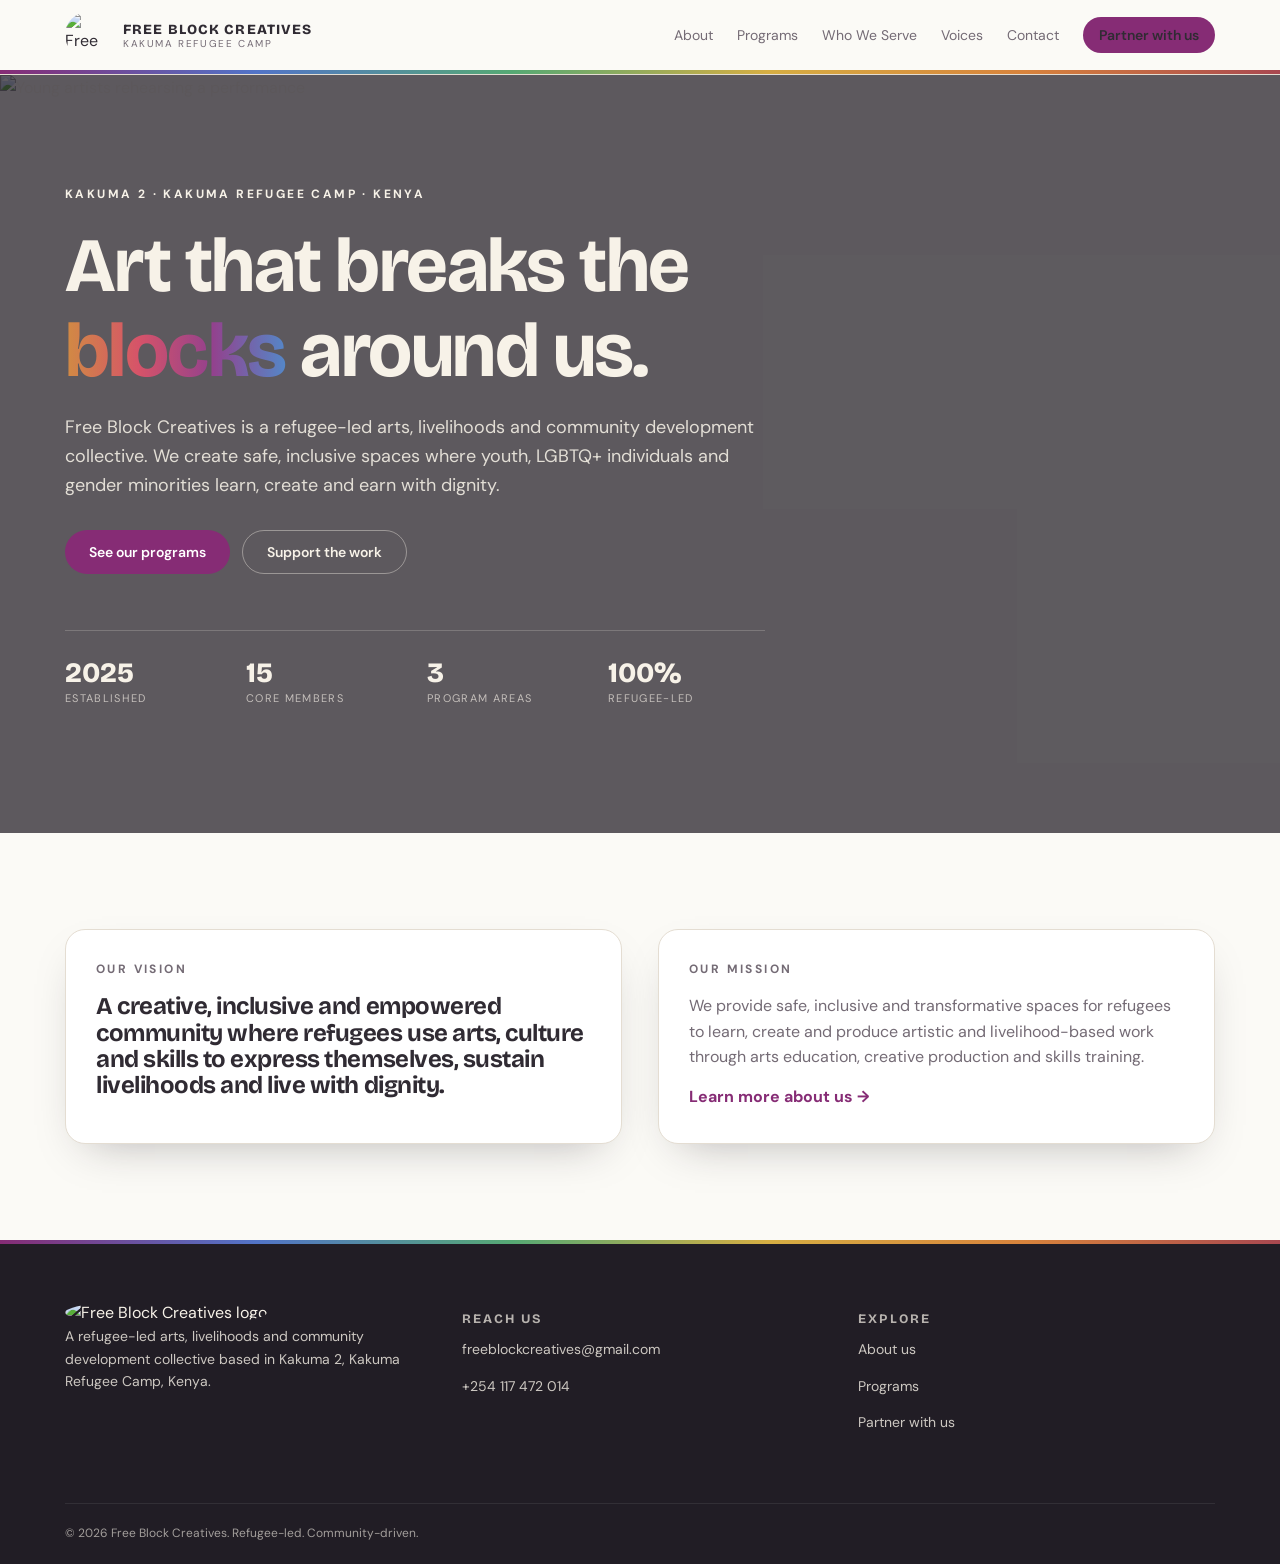
==== commit 3f2daa05: "refactor: remove.htaccess and update.cpanel.yml deployment script Co-authored-by: AvanMakerspace <31" ====
--- a/index.html
+++ b/index.html
@@ -4,6 +4,6 @@
 <meta charset="UTF-8"><meta name="viewport" content="width=device-width, initial-scale=1"><meta name="theme-color" content="#211d25"><meta name="description" content="Free Block Creatives is a refugee-led arts and community development collective in Kakuma Refugee Camp, Kenya, creating safe spaces for young people to learn, create and build livelihoods."><meta name="robots" content="index, follow"><link rel="canonical" href="https://freeblockcreatives.org/"><title>Free Block Creatives | Arts, Skills & Creative Livelihoods in Kakuma</title><meta property="og:type" content="website"><meta property="og:url" content="https://freeblockcreatives.org/"><meta property="og:title" content="Free Block Creatives | Arts, Skills & Creative Livelihoods in Kakuma"><meta property="og:description" content="Free Block Creatives is a refugee-led arts and community development collective in Kakuma Refugee Camp, Kenya, creating safe spaces for young people to learn, create and build livelihoods."><meta property="og:image" content="https://hebbkx1anhila5yf.public.blob.vercel-storage.com/IMG-20260813-WA0002%281%29-1dgH6Rnn5gk5oVSHZj8yTUGxB7P0gV.jpg"><meta name="twitter:card" content="summary_large_image"><meta name="twitter:title" content="Free Block Creatives | Arts, Skills & Creative Livelihoods in Kakuma"><meta name="twitter:description" content="Free Block Creatives is a refugee-led arts and community development collective in Kakuma Refugee Camp, Kenya, creating safe spaces for young people to learn, create and build livelihoods."><meta name="twitter:image" content="https://hebbkx1anhila5yf.public.blob.vercel-storage.com/IMG-20260813-WA0002%281%29-1dgH6Rnn5gk5oVSHZj8yTUGxB7P0gV.jpg"><link rel="icon" href="https://hebbkx1anhila5yf.public.blob.vercel-storage.com/IMG-20260813-WA0002%281%29-1dgH6Rnn5gk5oVSHZj8yTUGxB7P0gV.jpg"><link rel="preconnect" href="https://fonts.googleapis.com"><link rel="preconnect" href="https://fonts.gstatic.com" crossorigin><link href="https://fonts.googleapis.com/css2?family=Bricolage+Grotesque:wght@400;600;700;800&family=DM+Sans:wght@400;500;600;700&display=swap" rel="stylesheet"><link rel="stylesheet" href="/styles.css">
 </head>
 <body>
-<header class="site-header"><div class="container nav-wrap"><a class="brand" href="/"><img src="https://hebbkx1anhila5yf.public.blob.vercel-storage.com/IMG-20260813-WA0002%281%29-1dgH6Rnn5gk5oVSHZj8yTUGxB7P0gV.jpg" alt="Free Block Creatives logo"><span><strong>Free Block Creatives</strong><small>Kakuma Refugee Camp</small></span></a><button class="menu-toggle" aria-label="Toggle menu" aria-expanded="false">☰</button><nav class="desktop-nav"><a href="/about">About</a><a href="/programs">Programs</a><a href="/who-we-serve">Who We Serve</a><a href="/voices">Voices</a><a href="/contact">Contact</a><a class="button small" href="/contact">Partner with us</a></nav></div><nav class="mobile-nav"><a href="/about">About</a><a href="/programs">Programs</a><a href="/who-we-serve">Who We Serve</a><a href="/voices">Voices</a><a href="/contact">Contact</a></nav><div class="spectrum-rule"></div></header>
-<main id="top"><section class="hero"><img src="/assets/hero-performance.jpg" alt="Young artists rehearsing a performance"><div class="hero-overlay"></div><div class="container hero-content"><p class="eyebrow">Kakuma 2 · Kakuma Refugee Camp · Kenya</p><h1>Art that breaks the <span class="spectrum-text">blocks</span> around us.</h1><p class="hero-copy">Free Block Creatives is a refugee-led arts, livelihoods and community development collective. We create safe, inclusive spaces where youth, LGBTQ+ individuals and gender minorities learn, create and earn with dignity.</p><div class="actions"><a class="button" href="/programs">See our programs</a><a class="button outline" href="/contact">Support the work</a></div><dl class="stats"><div><dt>2025</dt><dd>Established</dd></div><div><dt>15</dt><dd>Core members</dd></div><div><dt>3</dt><dd>Program areas</dd></div><div><dt>100%</dt><dd>Refugee-led</dd></div></dl></div></section><section class="container section"><div class="two-col"><article class="card"><p class="eyebrow accent-text">Our vision</p><h2>A creative, inclusive and empowered community where refugees use arts, culture and skills to express themselves, sustain livelihoods and live with dignity.</h2></article><article class="card"><p class="eyebrow accent-text">Our mission</p><p>We provide safe, inclusive and transformative spaces for refugees to learn, create and produce artistic and livelihood-based work through arts education, creative production and skills training.</p><a class="text-link" href="/about">Learn more about us →</a></article></div></section></main>
-<footer><div class="spectrum-rule"></div><div class="container footer-grid"><div><img class="footer-logo" src="https://hebbkx1anhila5yf.public.blob.vercel-storage.com/IMG-20260813-WA0002%281%29-1dgH6Rnn5gk5oVSHZj8yTUGxB7P0gV.jpg" alt="Free Block Creatives logo"><p>A refugee-led arts, livelihoods and community development collective based in Kakuma 2, Kakuma Refugee Camp, Kenya.</p></div><div><h3>Reach us</h3><p><a href="mailto:freeblockcreatives@gmail.com">freeblockcreatives@gmail.com</a></p><p><a href="tel:+254117472014">+254 117 472 014</a></p></div><div><h3>Explore</h3><p><a href="/about">About us</a></p><p><a href="/programs">Programs</a></p><p><a href="/contact">Partner with us</a></p></div></div><div class="container copyright">© <span id="year"></span> Free Block Creatives. Refugee-led. Community-driven.</div></footer><script type="module" src="/script.js"></script></body></html>
+<header class="site-header"><div class="container nav-wrap"><a class="brand" href="/"><img src="https://hebbkx1anhila5yf.public.blob.vercel-storage.com/IMG-20260813-WA0002%281%29-1dgH6Rnn5gk5oVSHZj8yTUGxB7P0gV.jpg" alt="Free Block Creatives logo"><span><strong>Free Block Creatives</strong><small>Kakuma Refugee Camp</small></span></a><button class="menu-toggle" aria-label="Toggle menu" aria-expanded="false">☰</button><nav class="desktop-nav"><a href="/about.html">About</a><a href="/programs.html">Programs</a><a href="/who-we-serve.html">Who We Serve</a><a href="/voices.html">Voices</a><a href="/contact.html">Contact</a><a class="button small" href="/contact.html">Partner with us</a></nav></div><nav class="mobile-nav"><a href="/about.html">About</a><a href="/programs.html">Programs</a><a href="/who-we-serve.html">Who We Serve</a><a href="/voices.html">Voices</a><a href="/contact.html">Contact</a></nav><div class="spectrum-rule"></div></header>
+<main id="top"><section class="hero"><img src="/assets/hero-performance.jpg" alt="Young artists rehearsing a performance"><div class="hero-overlay"></div><div class="container hero-content"><p class="eyebrow">Kakuma 2 · Kakuma Refugee Camp · Kenya</p><h1>Art that breaks the <span class="spectrum-text">blocks</span> around us.</h1><p class="hero-copy">Free Block Creatives is a refugee-led arts, livelihoods and community development collective. We create safe, inclusive spaces where youth, LGBTQ+ individuals and gender minorities learn, create and earn with dignity.</p><div class="actions"><a class="button" href="/programs.html">See our programs</a><a class="button outline" href="/contact.html">Support the work</a></div><dl class="stats"><div><dt>2025</dt><dd>Established</dd></div><div><dt>15</dt><dd>Core members</dd></div><div><dt>3</dt><dd>Program areas</dd></div><div><dt>100%</dt><dd>Refugee-led</dd></div></dl></div></section><section class="container section"><div class="two-col"><article class="card"><p class="eyebrow accent-text">Our vision</p><h2>A creative, inclusive and empowered community where refugees use arts, culture and skills to express themselves, sustain livelihoods and live with dignity.</h2></article><article class="card"><p class="eyebrow accent-text">Our mission</p><p>We provide safe, inclusive and transformative spaces for refugees to learn, create and produce artistic and livelihood-based work through arts education, creative production and skills training.</p><a class="text-link" href="/about.html">Learn more about us →</a></article></div></section></main>
+<footer><div class="spectrum-rule"></div><div class="container footer-grid"><div><img class="footer-logo" src="https://hebbkx1anhila5yf.public.blob.vercel-storage.com/IMG-20260813-WA0002%281%29-1dgH6Rnn5gk5oVSHZj8yTUGxB7P0gV.jpg" alt="Free Block Creatives logo"><p>A refugee-led arts, livelihoods and community development collective based in Kakuma 2, Kakuma Refugee Camp, Kenya.</p></div><div><h3>Reach us</h3><p><a href="mailto:freeblockcreatives@gmail.com">freeblockcreatives@gmail.com</a></p><p><a href="tel:+254117472014">+254 117 472 014</a></p></div><div><h3>Explore</h3><p><a href="/about.html">About us</a></p><p><a href="/programs.html">Programs</a></p><p><a href="/contact.html">Partner with us</a></p></div></div><div class="container copyright">© <span id="year"></span> Free Block Creatives. Refugee-led. Community-driven.</div></footer><script type="module" src="/script.js"></script></body></html>
--- a/styles.css
+++ b/styles.css
@@ -1 +1 @@
-.page-hero{position:relative;padding:clamp(82px,12vw,140px) 0 78px;background:var(--muted);border-bottom:1px solid var(--line);overflow:hidden}.page-hero:before{content:'FREE BLOCK CREATIVES';display:block;margin-bottom:18px;color:var(--plum);font:800 11px/1 'DM Sans',sans-serif;letter-spacing:.18em}.page-hero:after{content:'';position:absolute;right:0;bottom:0;width:min(34vw,380px);height:5px;background:linear-gradient(90deg,var(--plum),var(--ember));opacity:.9}.page-hero h1{max-width:850px;margin-top:10px}.page-hero .eyebrow{margin-bottom:0}.lead{font-size:1.2rem;max-width:720px;color:#746b75}.site-header .spectrum-rule{height:4px}.site-header .desktop-nav a[aria-current='page']{color:var(--plum);font-weight:800}.site-header .desktop-nav>a:not(.button){padding:18px 0}.site-header .brand{min-height:50px}footer{margin-top:72px;background:var(--ink);color:var(--sand)}footer .spectrum-rule{height:5px}footer .footer-grid{padding:56px 0 38px;gap:56px}footer h3{color:#fff;margin-top:0}footer a{color:var(--sand)}footer a:hover{color:#fff;text-decoration:underline}footer .copyright{padding:18px 0 26px;border-top:1px solid #ffffff2b;color:#cfc5c5;font-size:13px}footer .footer-logo{border:2px solid var(--sand)}.text-link{color:var(--plum);font-weight:700;text-decoration:none}.text-link:hover{text-decoration:underline}:root{--ink:#211d25;--sand:#f7f2e8;--plum:#862c75;--ember:#d8833c;--bg:#fbfaf6;--card:#fff;--muted:#f0eadf;--text:#302b33;--line:#e4ddd2;--shadow:0 18px 44px -22px #211d2559}*{box-sizing:border-box}html{scroll-behavior:smooth;background:var(--bg)}body{margin:0;background:var(--bg);color:var(--text);font:16px/1.6 'DM Sans',sans-serif}h1,h2,h3{font-family:'Bricolage Grotesque',sans-serif;line-height:1.1;letter-spacing:-.02em}h1{font-size:clamp(2.7rem,6vw,5rem);max-width:800px;margin:20px 0}h2{font-size:clamp(1.9rem,4vw,3rem);margin:0 0 14px}h3{font-size:1.35rem;margin:12px 0}p{margin:0 0 14px}.container{width:min(1150px,calc(100% - 40px));margin:auto}.narrow{max-width:900px}.site-header{position:sticky;top:0;z-index:5;background:#fbfaf6eF;backdrop-filter:blur(14px);border-bottom:1px solid var(--line)}.nav-wrap{display:flex;align-items:center;justify-content:space-between;padding:12px 0}.brand{display:flex;align-items:center;gap:12px;color:var(--text);text-decoration:none}.brand img,.footer-logo{width:46px;height:46px;object-fit:cover;border-radius:50%}.brand strong,.brand small{display:block;text-transform:uppercase;letter-spacing:.08em;line-height:1.15}.brand strong{font:800 14px 'Bricolage Grotesque'}.brand small{font-size:10px;letter-spacing:.16em;color:#746b75}.desktop-nav{display:flex;align-items:center;gap:24px}.desktop-nav a,.mobile-nav a,footer a{color:inherit;text-decoration:none}.desktop-nav>a:not(.button){font-size:14px;color:#746b75}.menu-toggle{display:none;background:none;border:1px solid var(--line);font:700 20px/1 'DM Sans',sans-serif;padding:6px 10px;border-radius:7px;color:var(--ink)}.mobile-nav{display:none;padding:0 20px 14px}.mobile-nav.is-open{display:block}.mobile-nav a{display:block;padding:10px 0;border-bottom:1px solid var(--line)}.spectrum-rule{height:4px;background:linear-gradient(90deg,#862c75,#5274c8,#56a974,#d6ae43,#d8833c,#a94850)}.hero{position:relative;min-height:680px;color:var(--sand);display:flex;align-items:center;overflow:hidden}.hero>img{position:absolute;inset:0;width:100%;height:100%;object-fit:cover}.hero-overlay{position:absolute;inset:0;background:#211d25b8}.hero-content{position:relative;padding:110px 0}.eyebrow{font-size:12px;font-weight:700;letter-spacing:.2em;text-transform:uppercase}.accent-text{color:var(--plum)}.spectrum-text{background:linear-gradient(90deg,#d18b43,#d65369,#93418d,#5487c8);background-clip:text;color:transparent}.hero-copy{max-width:700px;color:#f7f2e8dd;font-size:18px}.actions{display:flex;flex-wrap:wrap;gap:12px;margin-top:30px}.button{display:inline-flex;align-items:center;justify-content:center;border:0;border-radius:999px;background:var(--plum);color:#fff;text-decoration:none;padding:12px 24px;font:600 14px 'DM Sans';cursor:pointer}.button:hover{opacity:.88}.button.outline{background:transparent;border:1px solid #f7f2e866;color:inherit}.button.small{padding:9px 16px}.stats{display:grid;grid-template-columns:repeat(4,1fr);max-width:700px;gap:24px;border-top:1px solid #f7f2e833;margin-top:56px;padding-top:25px}.stats dt{font:800 28px 'Bricolage Grotesque'}.stats dd{margin:0;text-transform:uppercase;letter-spacing:.12em;font-size:11px;color:#f7f2e8aa}.section{padding:96px 0}.muted{background:var(--muted)}.two-col{display:grid;grid-template-columns:repeat(2,1fr);gap:36px}.card{background:var(--card);border:1px solid var(--line);border-radius:20px;padding:30px;box-shadow:var(--shadow)}.card h2{font-size:24px}.card p,.meta{color:#746b75}.section-title{margin-top:0}.value-grid,.program-grid,.department-grid,.quote-grid{display:grid;gap:22px}.value-grid{grid-template-columns:repeat(3,1fr);margin-top:24px}.value{border:1px solid var(--line);border-radius:14px;padding:20px;background:#fff8}.value i{display:block;width:40px;height:4px;border-radius:4px;background:linear-gradient(90deg,#862c75,#d8833c)}.value h3{font-size:17px;margin-bottom:3px}.value p{font-size:14px;color:#746b75}.ink-panel{background:var(--ink);color:var(--sand);border-radius:20px;padding:36px;margin-top:60px}.ink-panel li{margin:12px 0;color:#f7f2e8dd}.program-grid{grid-template-columns:repeat(3,1fr);margin-top:40px}.program{padding:0;overflow:hidden}.program img{display:block;width:100%;height:210px;object-fit:cover}.program>div{padding:25px}.program ul,.card ul{padding-left:20px}.program li{font-size:14px;color:#746b75;margin:8px 0}.pills{display:flex;flex-wrap:wrap;gap:9px}.pills span{border:1px solid #862c754d;border-radius:999px;padding:8px 14px;font-size:14px}.lined-list{list-style:none;padding:0!important}.lined-list li{border-bottom:1px solid var(--line);padding:10px 0}.department-grid{grid-template-columns:repeat(2,1fr);margin-top:35px}.feature-mark,.quote-mark{color:var(--ember);font-size:28px}.lower{margin-top:25px}.quote-grid{grid-template-columns:repeat(2,1fr);margin-top:38px}.quote blockquote{margin:15px 0 22px}.quote figcaption{display:flex;flex-direction:column;border-top:4px solid var(--ember);padding-top:10px}.quote figcaption small{color:#746b75;text-transform:uppercase;letter-spacing:.1em;font-size:11px}.contact-section{padding-top:50px}.centered{text-align:center}.centered p{max-width:600px;margin:0 auto 20px}.form-card{margin-top:25px}.form-card form{text-align:left;margin-top:24px}.form-card label{display:block;font-size:12px;font-weight:700;letter-spacing:.12em;text-transform:uppercase}.form-card input,.form-card textarea{display:block;width:100%;margin-top:7px;border:1px solid var(--line);border-radius:10px;background:var(--bg);padding:12px;font:14px 'DM Sans';color:var(--text)}.inline-form{display:flex;gap:12px;align-items:end}.inline-form input{flex:1}.form-grid{display:grid;grid-template-columns:1fr 1fr;gap:18px;margin-bottom:18px}.form-message{color:var(--plum);font-size:13px;margin-top:10px}footer{background:var(--ink);color:var(--sand);padding-bottom:0}.footer-grid{display:grid;grid-template-columns:repeat(3,1fr);gap:40px;padding:56px 0}.footer-grid p{opacity:.8;font-size:14px}.footer-grid h3{font-size:13px;text-transform:uppercase;letter-spacing:.16em;opacity:.7}.copyright{border-top:1px solid #fff2;padding:20px 0;font-size:12px;opacity:.6}@media(max-width:800px){.desktop-nav{display:none}.menu-toggle{display:block}.mobile-nav.open{display:block}.hero{min-height:650px}.stats{grid-template-columns:repeat(2,1fr)}.two-col,.program-grid,.department-grid,.quote-grid,.footer-grid{grid-template-columns:1fr}.value-grid{grid-template-columns:1fr 1fr}.section{padding:70px 0}}@media(max-width:520px){.container{width:min(100% - 28px,1150px)}.hero-content{padding:80px 0}.hero-copy{font-size:16px}.value-grid,.form-grid{grid-template-columns:1fr}.inline-form{align-items:stretch;flex-direction:column}.actions .button{width:100%}.ink-panel{padding:25px 22px}}
+.page-hero{padding:clamp(72px,12vw,140px) 0 72px;background:var(--muted);border-bottom:1px solid var(--line)}.page-hero h1{max-width:850px}.lead{font-size:1.2rem;max-width:720px;color:#746b75}.text-link{color:var(--plum);font-weight:700;text-decoration:none}.text-link:hover{text-decoration:underline}:root{--ink:#211d25;--sand:#f7f2e8;--plum:#862c75;--ember:#d8833c;--bg:#fbfaf6;--card:#fff;--muted:#f0eadf;--text:#302b33;--line:#e4ddd2;--shadow:0 18px 44px -22px #211d2559}*{box-sizing:border-box}html{scroll-behavior:smooth;background:var(--bg)}body{margin:0;background:var(--bg);color:var(--text);font:16px/1.6 'DM Sans',sans-serif}h1,h2,h3{font-family:'Bricolage Grotesque',sans-serif;line-height:1.1;letter-spacing:-.02em}h1{font-size:clamp(2.7rem,6vw,5rem);max-width:800px;margin:20px 0}h2{font-size:clamp(1.9rem,4vw,3rem);margin:0 0 14px}h3{font-size:1.35rem;margin:12px 0}p{margin:0 0 14px}.container{width:min(1150px,calc(100% - 40px));margin:auto}.narrow{max-width:900px}.site-header{position:sticky;top:0;z-index:5;background:#fbfaf6eF;backdrop-filter:blur(14px);border-bottom:1px solid var(--line)}.nav-wrap{display:flex;align-items:center;justify-content:space-between;padding:12px 0}.brand{display:flex;align-items:center;gap:12px;color:var(--text);text-decoration:none}.brand img,.footer-logo{width:46px;height:46px;object-fit:cover;border-radius:50%}.brand strong,.brand small{display:block;text-transform:uppercase;letter-spacing:.08em;line-height:1.15}.brand strong{font:800 14px 'Bricolage Grotesque'}.brand small{font-size:10px;letter-spacing:.16em;color:#746b75}.desktop-nav{display:flex;align-items:center;gap:24px}.desktop-nav a,.mobile-nav a,footer a{color:inherit;text-decoration:none}.desktop-nav>a:not(.button){font-size:14px;color:#746b75}.menu-toggle{display:none;background:none;border:1px solid var(--line);font-size:20px;padding:6px 10px;border-radius:7px}.mobile-nav{display:none;padding:0 20px 14px}.mobile-nav a{display:block;padding:10px 0;border-bottom:1px solid var(--line)}.spectrum-rule{height:4px;background:linear-gradient(90deg,#862c75,#5274c8,#56a974,#d6ae43,#d8833c,#a94850)}.hero{position:relative;min-height:680px;color:var(--sand);display:flex;align-items:center;overflow:hidden}.hero>img{position:absolute;inset:0;width:100%;height:100%;object-fit:cover}.hero-overlay{position:absolute;inset:0;background:#211d25b8}.hero-content{position:relative;padding:110px 0}.eyebrow{font-size:12px;font-weight:700;letter-spacing:.2em;text-transform:uppercase}.accent-text{color:var(--plum)}.spectrum-text{background:linear-gradient(90deg,#d18b43,#d65369,#93418d,#5487c8);background-clip:text;color:transparent}.hero-copy{max-width:700px;color:#f7f2e8dd;font-size:18px}.actions{display:flex;flex-wrap:wrap;gap:12px;margin-top:30px}.button{display:inline-flex;align-items:center;justify-content:center;border:0;border-radius:999px;background:var(--plum);color:#fff;text-decoration:none;padding:12px 24px;font:600 14px 'DM Sans';cursor:pointer}.button:hover{opacity:.88}.button.outline{background:transparent;border:1px solid #f7f2e866;color:inherit}.button.small{padding:9px 16px}.stats{display:grid;grid-template-columns:repeat(4,1fr);max-width:700px;gap:24px;border-top:1px solid #f7f2e833;margin-top:56px;padding-top:25px}.stats dt{font:800 28px 'Bricolage Grotesque'}.stats dd{margin:0;text-transform:uppercase;letter-spacing:.12em;font-size:11px;color:#f7f2e8aa}.section{padding:96px 0}.muted{background:var(--muted)}.two-col{display:grid;grid-template-columns:repeat(2,1fr);gap:36px}.card{background:var(--card);border:1px solid var(--line);border-radius:20px;padding:30px;box-shadow:var(--shadow)}.card h2{font-size:24px}.card p,.meta{color:#746b75}.section-title{margin-top:0}.value-grid,.program-grid,.department-grid,.quote-grid{display:grid;gap:22px}.value-grid{grid-template-columns:repeat(3,1fr);margin-top:24px}.value{border:1px solid var(--line);border-radius:14px;padding:20px;background:#fff8}.value i{display:block;width:40px;height:4px;border-radius:4px;background:linear-gradient(90deg,#862c75,#d8833c)}.value h3{font-size:17px;margin-bottom:3px}.value p{font-size:14px;color:#746b75}.ink-panel{background:var(--ink);color:var(--sand);border-radius:20px;padding:36px;margin-top:60px}.ink-panel li{margin:12px 0;color:#f7f2e8dd}.program-grid{grid-template-columns:repeat(3,1fr);margin-top:40px}.program{padding:0;overflow:hidden}.program img{display:block;width:100%;height:210px;object-fit:cover}.program>div{padding:25px}.program ul,.card ul{padding-left:20px}.program li{font-size:14px;color:#746b75;margin:8px 0}.pills{display:flex;flex-wrap:wrap;gap:9px}.pills span{border:1px solid #862c754d;border-radius:999px;padding:8px 14px;font-size:14px}.lined-list{list-style:none;padding:0!important}.lined-list li{border-bottom:1px solid var(--line);padding:10px 0}.department-grid{grid-template-columns:repeat(2,1fr);margin-top:35px}.feature-mark,.quote-mark{color:var(--ember);font-size:28px}.lower{margin-top:25px}.quote-grid{grid-template-columns:repeat(2,1fr);margin-top:38px}.quote blockquote{margin:15px 0 22px}.quote figcaption{display:flex;flex-direction:column;border-top:4px solid var(--ember);padding-top:10px}.quote figcaption small{color:#746b75;text-transform:uppercase;letter-spacing:.1em;font-size:11px}.contact-section{padding-top:50px}.centered{text-align:center}.centered p{max-width:600px;margin:0 auto 20px}.form-card{margin-top:25px}.form-card form{text-align:left;margin-top:24px}.form-card label{display:block;font-size:12px;font-weight:700;letter-spacing:.12em;text-transform:uppercase}.form-card input,.form-card textarea{display:block;width:100%;margin-top:7px;border:1px solid var(--line);border-radius:10px;background:var(--bg);padding:12px;font:14px 'DM Sans';color:var(--text)}.inline-form{display:flex;gap:12px;align-items:end}.inline-form input{flex:1}.form-grid{display:grid;grid-template-columns:1fr 1fr;gap:18px;margin-bottom:18px}.form-message{color:var(--plum);font-size:13px;margin-top:10px}footer{background:var(--ink);color:var(--sand);padding-bottom:0}.footer-grid{display:grid;grid-template-columns:repeat(3,1fr);gap:40px;padding:56px 0}.footer-grid p{opacity:.8;font-size:14px}.footer-grid h3{font-size:13px;text-transform:uppercase;letter-spacing:.16em;opacity:.7}.copyright{border-top:1px solid #fff2;padding:20px 0;font-size:12px;opacity:.6}@media(max-width:800px){.desktop-nav{display:none}.menu-toggle{display:block}.mobile-nav.open{display:block}.hero{min-height:650px}.stats{grid-template-columns:repeat(2,1fr)}.two-col,.program-grid,.department-grid,.quote-grid,.footer-grid{grid-template-columns:1fr}.value-grid{grid-template-columns:1fr 1fr}.section{padding:70px 0}}@media(max-width:520px){.container{width:min(100% - 28px,1150px)}.hero-content{padding:80px 0}.hero-copy{font-size:16px}.value-grid,.form-grid{grid-template-columns:1fr}.inline-form{align-items:stretch;flex-direction:column}.actions .button{width:100%}.ink-panel{padding:25px 22px}}
